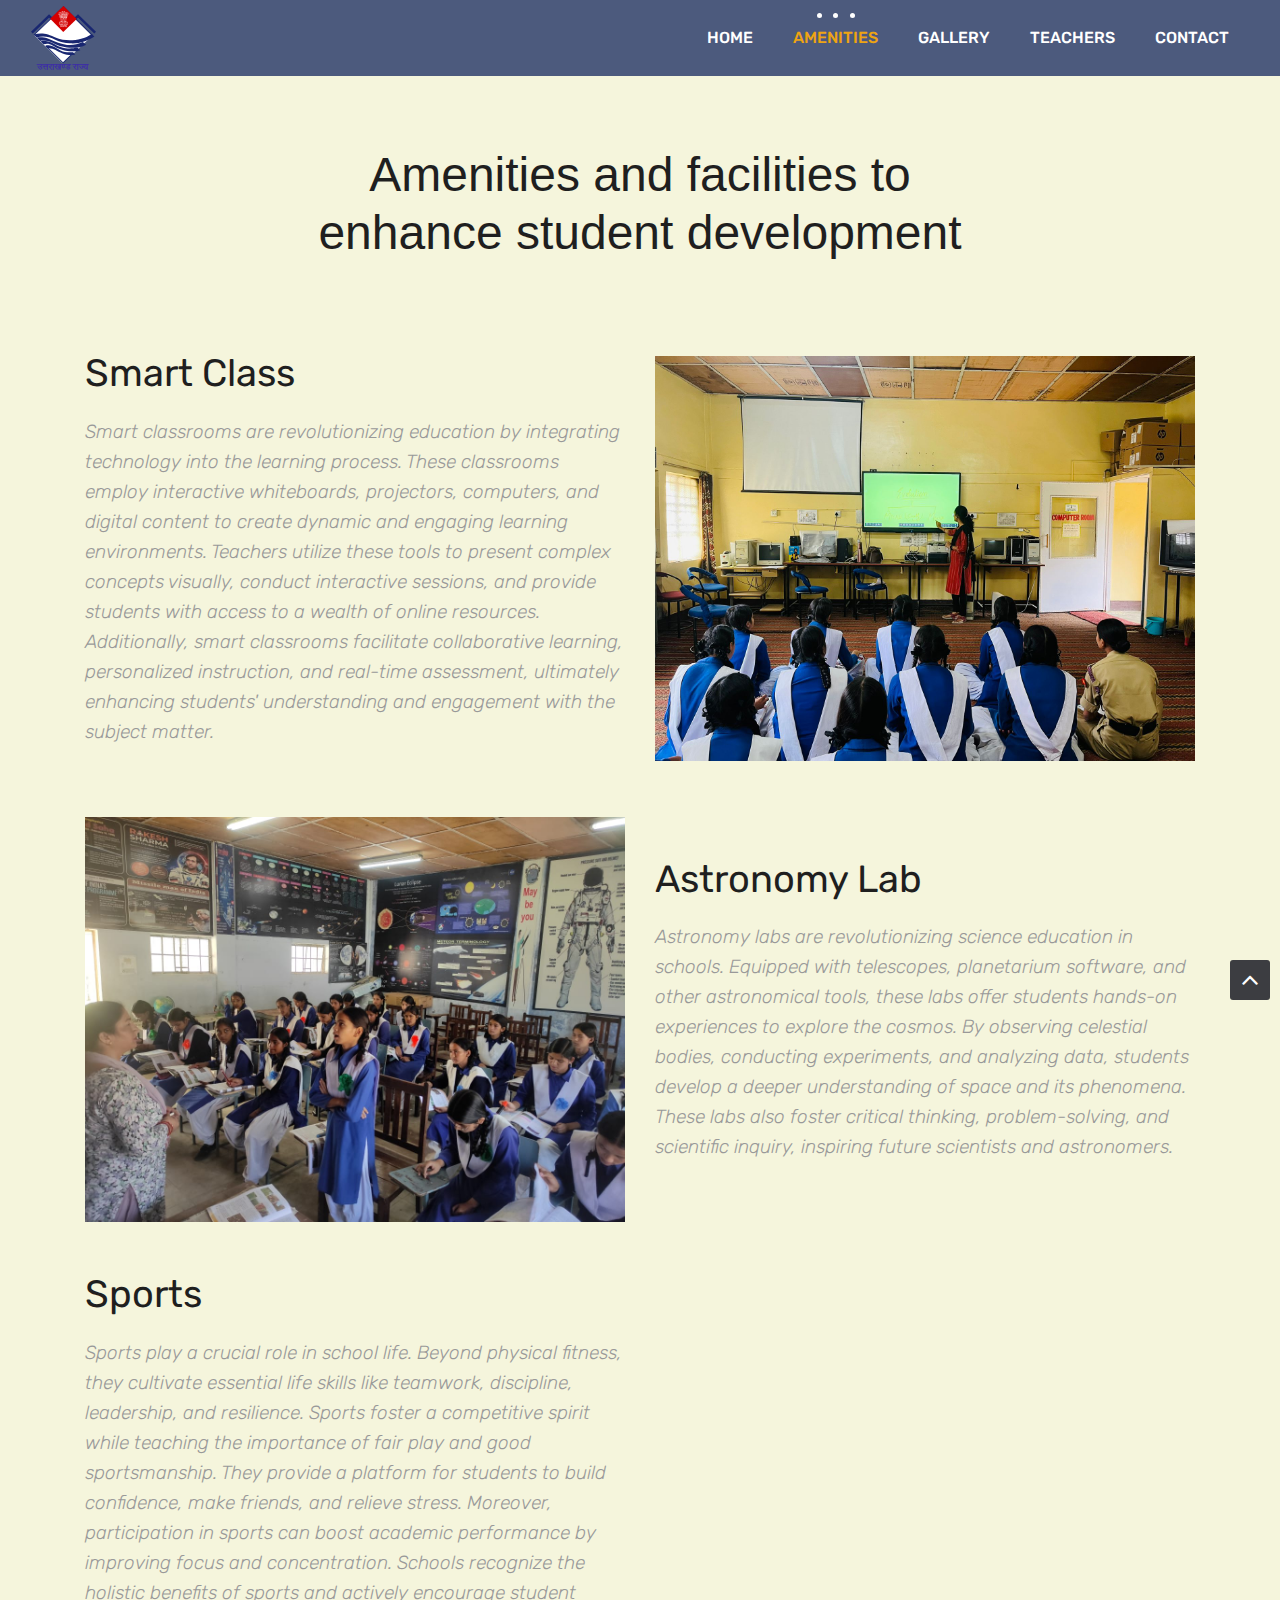
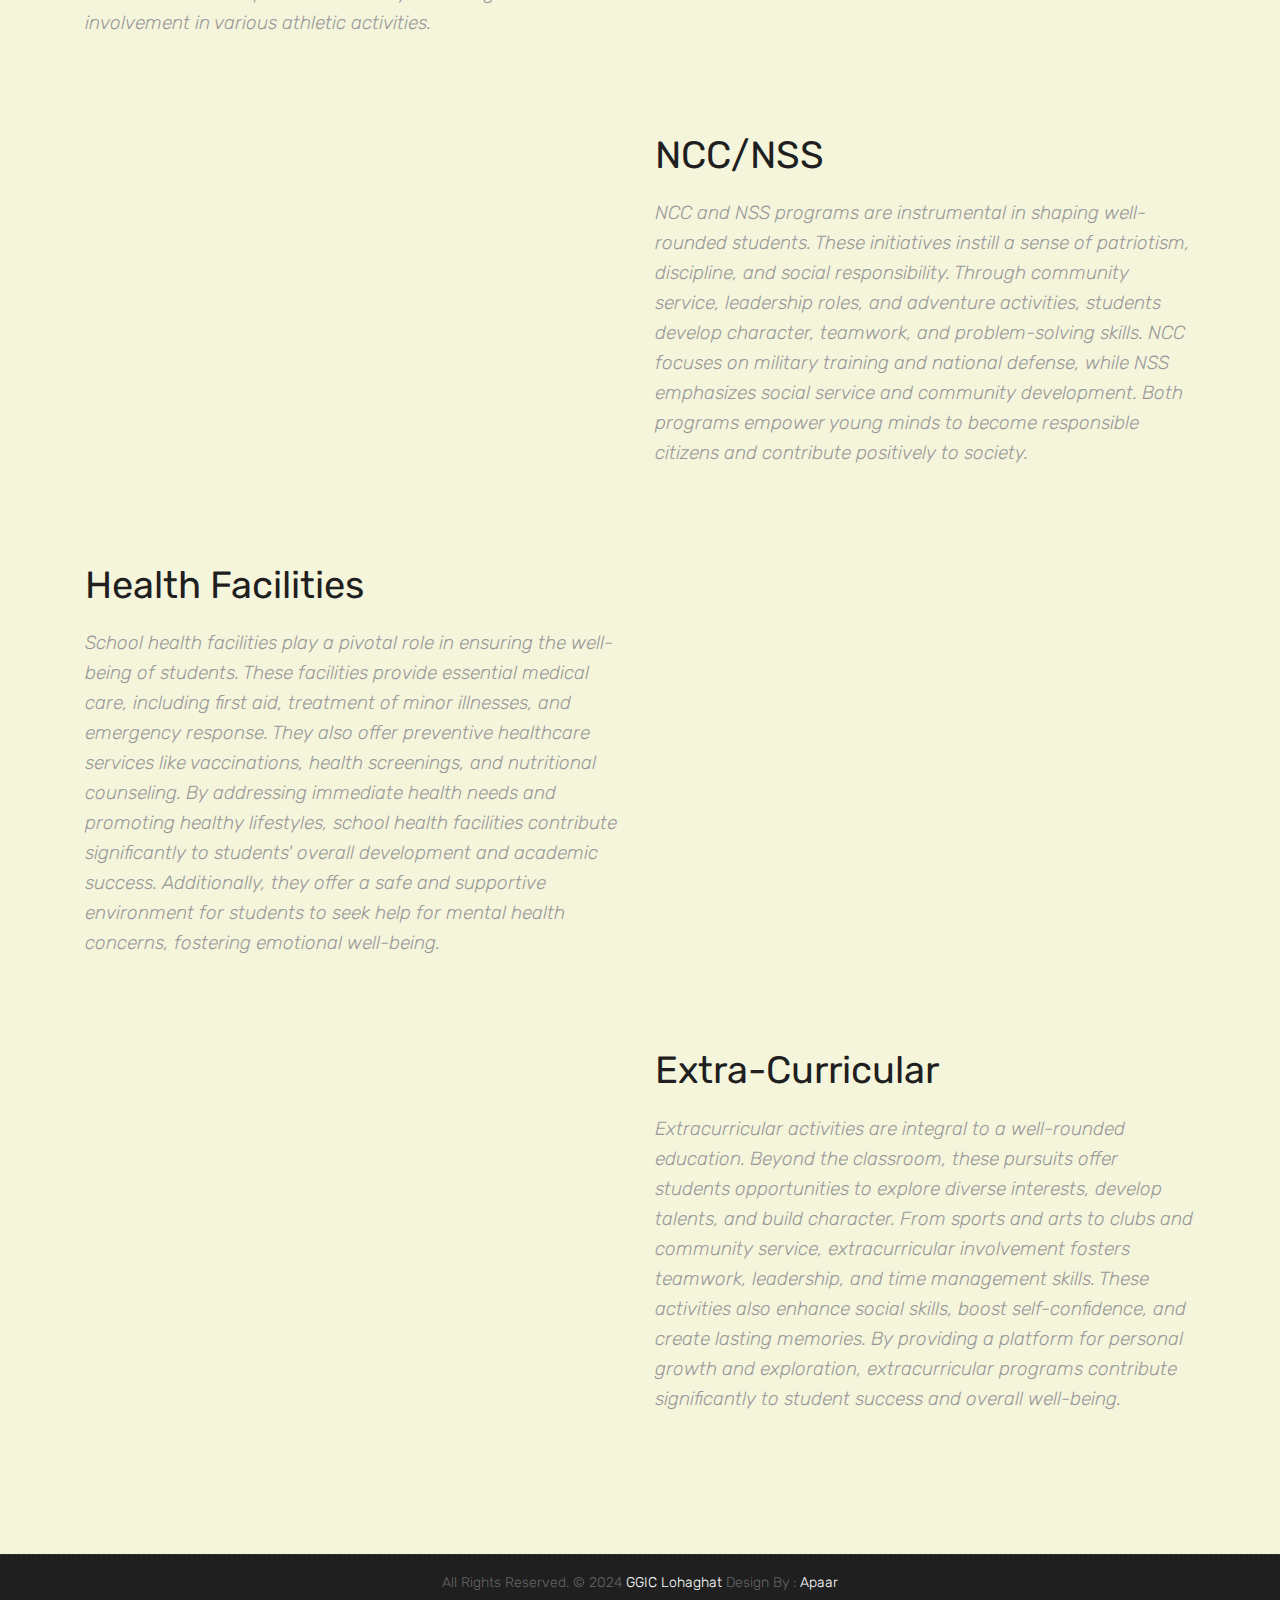
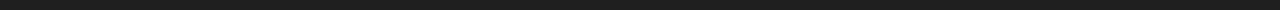
==== about.html @ 321bc643 "first commit" ====
<!DOCTYPE html>
<html lang="en">

    <!-- Basic -->
    <meta charset="utf-8">
    <meta http-equiv="X-UA-Compatible" content="IE=edge">   
   
    <!-- Mobile Metas -->
    <meta name="viewport" content="width=device-width, initial-scale=1">
 
     <!-- Site Metas -->
    <title>SmartEDU - Education Responsive HTML5 Template</title>  
    <meta name="keywords" content="">
    <meta name="description" content="">
    <meta name="author" content="">

    <!-- Site Icons -->
    <link rel="shortcut icon" href="images/favicon.ico" type="image/x-icon" />
    <link rel="apple-touch-icon" href="images/apple-touch-icon.png">

    <!-- Bootstrap CSS -->
    <link rel="stylesheet" href="css/bootstrap.min.css">
    <!-- Site CSS -->
    <link rel="stylesheet" href="style.css">
    <!-- ALL VERSION CSS -->
    <link rel="stylesheet" href="css/versions.css">
    <!-- Responsive CSS -->
    <link rel="stylesheet" href="css/responsive.css">
    <!-- Custom CSS -->
    <link rel="stylesheet" href="css/custom.css">

    <!-- Modernizer for Portfolio -->
    <script src="js/modernizer.js"></script>

    <!--[if lt IE 9]>
      <script src="https://oss.maxcdn.com/libs/html5shiv/3.7.0/html5shiv.js"></script>
      <script src="https://oss.maxcdn.com/libs/respond.js/1.4.2/respond.min.js"></script>
    <![endif]-->

</head>
<body class="host_version"> 

	<!-- Modal -->
	<div class="modal fade" id="login" tabindex="-1" role="dialog" aria-labelledby="myModalLabel">
	  <div class="modal-dialog modal-dialog-centered modal-lg" role="document">
		<div class="modal-content">
			<div class="modal-header tit-up">
				<button type="button" class="close" data-dismiss="modal" aria-hidden="true">&times;</button>
				<h4 class="modal-title">Customer Login</h4>
			</div>
			<div class="modal-body customer-box">
				<!-- Nav tabs -->
				<ul class="nav nav-tabs">
					<li><a class="active" href="#Login" data-toggle="tab">Login</a></li>
					<li><a href="#Registration" data-toggle="tab">Registration</a></li>
				</ul>
				<!-- Tab panes -->
				<div class="tab-content">
					<div class="tab-pane active" id="Login">
						<form role="form" class="form-horizontal">
							<div class="form-group">
								<div class="col-sm-12">
									<input class="form-control" id="email1" placeholder="Name" type="text">
								</div>
							</div>
							<div class="form-group">
								<div class="col-sm-12">
									<input class="form-control" id="exampleInputPassword1" placeholder="Email" type="email">
								</div>
							</div>
							<div class="row">
								<div class="col-sm-10">
									<button type="submit" class="btn btn-light btn-radius btn-brd grd1">
										Submit
									</button>
									<a class="for-pwd" href="javascript:;">Forgot your password?</a>
								</div>
							</div>
						</form>
					</div>
					<div class="tab-pane" id="Registration">
						<form role="form" class="form-horizontal">
							<div class="form-group">
								<div class="col-sm-12">
									<input class="form-control" placeholder="Name" type="text">
								</div>
							</div>
							<div class="form-group">
								<div class="col-sm-12">
									<input class="form-control" id="email" placeholder="Email" type="email">
								</div>
							</div>
							<div class="form-group">
								<div class="col-sm-12">
									<input class="form-control" id="mobile" placeholder="Mobile" type="email">
								</div>
							</div>
							<div class="form-group">
								<div class="col-sm-12">
									<input class="form-control" id="password" placeholder="Password" type="password">
								</div>
							</div>
							<div class="row">							
								<div class="col-sm-10">
									<button type="button" class="btn btn-light btn-radius btn-brd grd1">
										Save &amp; Continue
									</button>
									<button type="button" class="btn btn-light btn-radius btn-brd grd1">
										Cancel</button>
								</div>
							</div>
						</form>
					</div>
				</div>
			</div>
		</div>
	  </div>
	</div>

    <!-- LOADER -->
	<div id="preloader">
		<div class="loader-container">
			<div class="progress-br float shadow">
				<div class="progress__item"></div>
			</div>
		</div>
	</div>
	<!-- END LOADER -->	

    	<!-- Start header -->
	<header class="top-navbar">
		<nav class="navbar navbar-expand-lg navbar-light bg-light">
			<div class="container-fluid">
				<a class="navbar-brand" href="index.html">
					<img src="images/logo.svg" alt="" />
				</a>
				<button class="navbar-toggler" type="button" data-toggle="collapse" data-target="#navbars-host" aria-controls="navbars-rs-food" aria-expanded="false" aria-label="Toggle navigation">
					<span class="icon-bar"></span>
                    <span class="icon-bar"></span>
                    <span class="icon-bar"></span>
				</button>
				<div class="collapse navbar-collapse" id="navbars-host">
					<ul class="navbar-nav ml-auto">
						<li class="nav-item"><a class="nav-link" href="index.html">Home</a></li>
						<li class="nav-item active"><a class="nav-link" href="about.html">Amenities</a></li>
						<!-- <li class="nav-item dropdown">
							<a class="nav-link dropdown-toggle" href="#" id="dropdown-a" data-toggle="dropdown">Course </a>
							<div class="dropdown-menu" aria-labelledby="dropdown-a">
								<a class="dropdown-item" href="course-grid-2.html">Course Grid 2 </a>
								<a class="dropdown-item" href="course-grid-3.html">Course Grid 3 </a>
								<a class="dropdown-item" href="course-grid-4.html">Course Grid 4 </a>
							</div>
						</li> -->
						<!-- <li class="nav-item dropdown">
							<a class="nav-link dropdown-toggle" href="#" id="dropdown-a" data-toggle="dropdown">Blog </a>
							<div class="dropdown-menu" aria-labelledby="dropdown-a">
								<a class="dropdown-item" href="blog.html">Blog </a>
								<a class="dropdown-item" href="blog-single.html">Blog single </a>
							</div>
						</li> -->
						<li class="nav-item"><a class="nav-link" href="blog.html">Gallery</a></li>
						<li class="nav-item"><a class="nav-link" href="teachers.html">Teachers</a></li>
						<!-- <li class="nav-item"><a class="nav-link" href="pricing.html">Pricing</a></li> -->
						<li class="nav-item"><a class="nav-link" href="contact.html">Contact</a></li>
					</ul>
					<!-- <ul class="nav navbar-nav navbar-right">
                        <li><a class="hover-btn-new log orange" href="#" data-toggle="modal" data-target="#login"><span>Book Now</span></a></li>
                    </ul> -->
				</div>
			</div>
		</nav>
	</header>
	<!-- End header -->
	
	<!-- <div class="all-title-box">
		<div class="container text-center">
			<h1>About Us<span class="m_1">Lorem Ipsum dolroin gravida nibh vel velit.</span></h1>
		</div>
	</div> -->
	
    <div id="overviews" class="section lb" style="background-color: beige;">
        <div class="container">
            <div class="section-title row text-center">
                <div class="col-md-8 offset-md-2">
                    <!-- <h3>About</h3> -->
                    <h1 style="font-size: xxx-large; font-family:'Lucida Sans', 'Lucida Sans Regular', 'Lucida Grande', 'Lucida Sans Unicode', Geneva, Verdana, sans-serif;">Amenities and facilities to enhance student development</h1>
                </div>
            </div><!-- end title -->
        
            <div class="row align-items-center">
                <div class="col-xl-6 col-lg-6 col-md-12 col-sm-12 ">
                    <div class="message-box">
                        <h2>Smart Class</h2>
                        <p class="lead"> Smart classrooms are revolutionizing education by integrating technology into the learning process. These classrooms employ interactive whiteboards, projectors, computers, and digital content to create dynamic and engaging learning environments. Teachers utilize these tools to present complex concepts visually, conduct interactive sessions, and provide students with access to a wealth of online resources. Additionally, smart classrooms facilitate collaborative learning, personalized instruction, and real-time assessment, ultimately enhancing students' understanding and engagement with the subject matter. </p>
                    </div><!-- end messagebox -->
                </div><!-- end col -->
				
				<div class="col-xl-6 col-lg-6 col-md-12 col-sm-12">
                    <div class="post-media wow fadeIn">
                        <img src="images/smart_class.jpeg" alt="" class="img-fluid img-rounded">
                    </div><!-- end media -->
                </div><!-- end col -->
			</div>
			<div class="row align-items-center">
				<div class="col-xl-6 col-lg-6 col-md-12 col-sm-12">
                    <div class="post-media wow fadeIn">
                        <img src="images/geography_lab.jpeg" alt="" class="img-fluid img-rounded">
                    </div><!-- end media -->
                </div><!-- end col -->
				
				<div class="col-xl-6 col-lg-6 col-md-12 col-sm-12">
                    <div class="message-box">
                        <h2>Astronomy Lab</h2>
                        <p class="lead"> Astronomy labs are revolutionizing science education in schools. Equipped with telescopes, planetarium software, and other astronomical tools, these labs offer students hands-on experiences to explore the cosmos. By observing celestial bodies, conducting experiments, and analyzing data, students develop a deeper understanding of space and its phenomena. These labs also foster critical thinking, problem-solving, and scientific inquiry, inspiring future scientists and astronomers. </p>
                    </div><!-- end messagebox -->
                </div><!-- end col -->
				
            </div><!-- end row -->

            <div class="row align-items-center">
                <div class="col-xl-6 col-lg-6 col-md-12 col-sm-12">
                    <div class="message-box">
                        <h2>Sports</h2>
                        <p class="lead"> Sports play a crucial role in school life. Beyond physical fitness, they cultivate essential life skills like teamwork, discipline, leadership, and resilience. Sports foster a competitive spirit while teaching the importance of fair play and good sportsmanship. They provide a platform for students to build confidence, make friends, and relieve stress. Moreover, participation in sports can boost academic performance by improving focus and concentration. Schools recognize the holistic benefits of sports and actively encourage student involvement in various athletic activities. </p>
                    </div><!-- end messagebox -->
                </div><!-- end col -->
				
				<div class="col-xl-6 col-lg-6 col-md-12 col-sm-12">
                    <div class="post-media wow fadeIn">
                        <img src="images/sports.jpeg" alt="" class="img-fluid img-rounded">
                    </div><!-- end media -->
                </div><!-- end col -->
			</div>
			<div class="row align-items-center">
				<div class="col-xl-6 col-lg-6 col-md-12 col-sm-12">
                    <div class="post-media wow fadeIn">
                        <img src="images/ncc.jpeg" alt="" class="img-fluid img-rounded">
                    </div><!-- end media -->
                </div><!-- end col -->
				
				<div class="col-xl-6 col-lg-6 col-md-12 col-sm-12">
                    <div class="message-box">
                        <h2>NCC/NSS</h2>
                        <p class="lead">NCC and NSS programs are instrumental in shaping well-rounded students. These initiatives instill a sense of patriotism, discipline, and social responsibility. Through community service, leadership roles, and adventure activities, students develop character, teamwork, and problem-solving skills. NCC focuses on military training and national defense, while NSS emphasizes social service and community development. Both programs empower young minds to become responsible citizens and contribute positively to society.</p>
                    </div><!-- end messagebox -->
                </div><!-- end col -->
				
            </div><!-- end row -->

            <div class="row align-items-center">
                <div class="col-xl-6 col-lg-6 col-md-12 col-sm-12">
                    <div class="message-box">
                        <h2>Health Facilities</h2>
                        <p class="lead"> School health facilities play a pivotal role in ensuring the well-being of students. These facilities provide essential medical care, including first aid, treatment of minor illnesses, and emergency response. They also offer preventive healthcare services like vaccinations, health screenings, and nutritional counseling. By addressing immediate health needs and promoting healthy lifestyles, school health facilities contribute significantly to students' overall development and academic success. Additionally, they offer a safe and supportive environment for students to seek help for mental health concerns, fostering emotional well-being.</p>
                    </div><!-- end messagebox -->
                </div><!-- end col -->
				
				<div class="col-xl-6 col-lg-6 col-md-12 col-sm-12">
                    <div class="post-media wow fadeIn">
                        <img src="images/health.jpeg" alt="" class="img-fluid img-rounded">
                    </div><!-- end media -->
                </div><!-- end col -->
			</div>
			<div class="row align-items-center">
				<div class="col-xl-6 col-lg-6 col-md-12 col-sm-12">
                    <div class="post-media wow fadeIn">
                        <img src="images/embroidery.jpeg" alt="" class="img-fluid img-rounded">
                    </div><!-- end media -->
                </div><!-- end col -->
				
				<div class="col-xl-6 col-lg-6 col-md-12 col-sm-12">
                    <div class="message-box">
                        <h2>Extra-Curricular</h2>
                        <p class="lead"> Extracurricular activities are integral to a well-rounded education. Beyond the classroom, these pursuits offer students opportunities to explore diverse interests, develop talents, and build character. From sports and arts to clubs and community service, extracurricular involvement fosters teamwork, leadership, and time management skills. These activities also enhance social skills, boost self-confidence, and create lasting memories. By providing a platform for personal growth and exploration, extracurricular programs contribute significantly to student success and overall well-being.</p>
                    </div><!-- end messagebox -->
                </div><!-- end col -->
            </div><!-- end row -->
        </div><!-- end container -->
    </div><!-- end section -->
	
    <div class="copyrights">
        <div class="container">
            <div class="footer-distributed">
                <div class="footer-center">                   
                    <p class="footer-company-name">All Rights Reserved. &copy; 2024 <a href="#">GGIC Lohaghat</a> Design By : <a href="https://apaarkamal.webnode.com//">Apaar</a></p>
                </div>
            </div>
        </div><!-- end container -->
    </div> <!-- end copyrights -->

    <a href="#" id="scroll-to-top" class="dmtop global-radius"><i class="fa fa-angle-up"></i></a>

    <!-- ALL JS FILES -->
    <script src="js/all.js"></script>
    <!-- ALL PLUGINS -->
    <script src="js/custom.js"></script>

</body>
</html>
---- style.css ----
/*------------------------------------------------------------------
    IMPORT FONTS
-------------------------------------------------------------------*/

@import url('https://fonts.googleapis.com/css?family=Rubik:300,300i,400,400i,500,500i,700,700i,900,900i');

/*------------------------------------------------------------------
    IMPORT FILES
-------------------------------------------------------------------*/

@import url(css/animate.css);
@import url(css/animate.min.css);
@import url(css/bootstrap-touch-slider.css);
@import url(css/flaticon.css);
@import url(css/timeline.min.css);
@import url(css/prettyPhoto.css);
@import url(css/owl.carousel.css);
@import url(css/font-awesome.min.css);

/*------------------------------------------------------------------
    SKELETON
-------------------------------------------------------------------*/

body {
    color: #333333;
    font-size: 14px;
    font-family: 'Rubik', sans-serif;
    line-height: 1.80857;
}

body.demos .section {
    background: url(images/bg.png) repeat top center #f2f3f5;
}

body.demos .section-title img {
    max-width: 280px;
    display: block;
    margin: 10px auto;
}

body.demos .service-widget h3 {
    border-bottom: 1px solid #ededed;
    font-size: 18px;
    padding: 20px 0;
    background-color: #ffffff;
}

body.demos .service-widget {
    margin: 0 0 30px;
    padding: 30px;
    background-color: #fff
}

body.demos .container-fluid {
    max-width: 1080px
}

html, body{
	height: 100%;
}


a {
    color: #1f1f1f;
    text-decoration: none !important;
    outline: none !important;
    -webkit-transition: all .3s ease-in-out;
    -moz-transition: all .3s ease-in-out;
    -ms-transition: all .3s ease-in-out;
    -o-transition: all .3s ease-in-out;
    transition: all .3s ease-in-out;
}

h1,
h2,
h3,
h4,
h5,
h6 {
    letter-spacing: 0;
    font-weight: normal;
    position: relative;
    padding: 0 0 10px 0;
    font-weight: normal;
    line-height: 120% !important;
    color: #1f1f1f;
    margin: 0
}

h1 {
    font-size: 24px
}

h2 {
    font-size: 22px
}

h3 {
    font-size: 18px
}

h4 {
    font-size: 16px
}

h5 {
    font-size: 14px
}

h6 {
    font-size: 13px
}

h1 a,
h2 a,
h3 a,
h4 a,
h5 a,
h6 a {
    color: #212121;
    text-decoration: none!important;
    opacity: 1
}

h1 a:hover,
h2 a:hover,
h3 a:hover,
h4 a:hover,
h5 a:hover,
h6 a:hover {
    opacity: .8
}

a {
    color: #1f1f1f;
    text-decoration: none;
    outline: none;
}

a,
.btn {
    text-decoration: none !important;
    outline: none !important;
    -webkit-transition: all .3s ease-in-out;
    -moz-transition: all .3s ease-in-out;
    -ms-transition: all .3s ease-in-out;
    -o-transition: all .3s ease-in-out;
    transition: all .3s ease-in-out;
}

.btn-custom {
    margin-top: 20px;
    background-color: transparent !important;
    border: 2px solid #ddd;
    padding: 12px 40px;
    font-size: 16px;
}

.lead {
    font-size: 18px;
    line-height: 30px;
    color: #767676;
    margin: 0;
    padding: 0;
}

blockquote {
    margin: 20px 0 20px;
    padding: 30px;
}


/*------------------------------------------------------------------
    WP CORE
-------------------------------------------------------------------*/

.first {
    clear: both
}

.last {
    margin-right: 0
}

.alignnone {
    margin: 5px 20px 20px 0;
}

.aligncenter,
div.aligncenter {
    display: block;
    margin: 5px auto 5px auto;
}

.alignright {
    float: right;
    margin: 10px 0 20px 20px;
}

.alignleft {
    float: left;
    margin: 10px 20px 20px 0;
}

a img.alignright {
    float: right;
    margin: 10px 0 20px 20px;
}

a img.alignnone {
    margin: 10px 20px 20px 0;
}

a img.alignleft {
    float: left;
    margin: 10px 20px 20px 0;
}

a img.aligncenter {
    display: block;
    margin-left: auto;
    margin-right: auto
}

.wp-caption {
    background: #fff;
    border: 1px solid #f0f0f0;
    max-width: 96%;
    /* Image does not overflow the content area */
    padding: 5px 3px 10px;
    text-align: center;
}

.wp-caption.alignnone {
    margin: 5px 20px 20px 0;
}

.wp-caption.alignleft {
    margin: 5px 20px 20px 0;
}

.wp-caption.alignright {
    margin: 5px 0 20px 20px;
}

.wp-caption img {
    border: 0 none;
    height: auto;
    margin: 0;
    max-width: 98.5%;
    padding: 0;
    width: auto;
}

.wp-caption p.wp-caption-text {
    font-size: 11px;
    line-height: 17px;
    margin: 0;
    padding: 0 4px 5px;
}


/* Text meant only for screen readers. */

.screen-reader-text {
    clip: rect(1px, 1px, 1px, 1px);
    position: absolute !important;
    height: 1px;
    width: 1px;
    overflow: hidden;
}

.screen-reader-text:focus {
    background-color: #f1f1f1;
    border-radius: 3px;
    box-shadow: 0 0 2px 2px rgba(0, 0, 0, 0.6);
    clip: auto !important;
    color: #21759b;
    display: block;
    font-size: 14px;
    font-size: 0.875rem;
    font-weight: bold;
    height: auto;
    left: 5px;
    line-height: normal;
    padding: 15px 23px 14px;
    text-decoration: none;
    top: 5px;
    width: auto;
    z-index: 100000;
    /* Above WP toolbar. */
}

/*------------------------------------------------------------------
    LOADER
-------------------------------------------------------------------*/

.loader-container {
  position: absolute;
  top: 0;
  left: 0;
  width: 100%;
  height: 100%;
  z-index:8888;
}
.loader-container:before {
  content: '';
  position: absolute;
  top: 0;
  left: 0;
  width: 100%;
  height: 50%;
  background: #eea412;
  z-index: -1;
  transition: top 1.2s linear 3.1s;
}
.loader-container:after {
  content: '';
  position: absolute;
  bottom: 0;
  left: 0;
  width: 100%;
  height: 50%;
  background: #eea412;
  z-index: -1;
  transition: bottom 1.2s linear 3.1s;
}
.loader-container.done:before {
  top: -50%;
}
.loader-container.done:after {
  bottom: -50%;
}

.progress-br {
  position: absolute;
  top: 50%;
  left: 50%;
  transform: translateX(-50%) translateY(-50%);
  transform-origin: center;
}
.progress-br .progress__item {
  text-align: center;
  width: 100px;
  height: 100px;
  line-height: 100px;
  border: 2px solid #fff;
  border-radius: 50%;
}
.progress-br .progress__item:before {
  content: '';
  position: absolute;
  top: 0;
  left: 50%;
  margin-top: -3px;
  margin-left: 0px;
  width: 50px;
  height: 50px;
  border-top: solid 10px #fff;
  border-right: solid 10px #fff;
  border-top-right-radius: 100%;
  transform-origin: left bottom;
  -webkit-animation: spin 3s linear infinite;
}
.progress-br.float .progress__item:before {
  border-top-width: 50px;
  margin-top: 0px;
  height: 50px;
}

.progress-br.float.shadow:before {
  border-top-width: 50px;
  margin-top: -50px;
  height: 50px;
}
.progress-br.shadow:before {
  content: '';
  position: absolute;
  top: 50%;
  left: 50%;
  margin: -50px 0 0 50px;
  width: 50px;
  height: 50px;
  border-top: solid 10px #6e912d;
  border-right: solid 10px #6e912d;
  border-top-right-radius: 100%;
  z-index: -1;
  transform-origin: left bottom;
  -webkit-animation: spin 3s linear infinite;
}
.progress-br.shadow:after {
  content: '';
  position: absolute;
  top: 50%;
  left: 50%;
  width: 100px;
  height: 100px;
  color: #6e912d;
  text-align: center;
  line-height: 100px;
  border: 2px solid #6e912d;
  border-radius: 50%;
  margin: -50px 0 0 -0px;
  z-index: -1;
  transform-origin: center;
}
.progress-br.done .progress__item {
  opacity: 0;
  -webkit-animation: done 3.1s;
  transition: opacity 0.3s linear 3.1s;
}
.progress-br.done .progress__item:before {
  display: none;
}
.progress-br.done:before {
  display: none;
}
.progress-br.done:after {
  opacity: 0;
  -webkit-animation: done 3.1s;
  transition: opacity 0.15s linear 3.1s;
}

@-webkit-keyframes done {
  10% {
    transform: scale(1.1);
  }
  20% {
    transform: scale(0.9);
  }
  30% {
    transform: scale(1.07);
  }
  40% {
    transform: scale(0.93);
  }
  50% {
    transform: scale(1.04);
  }
  60% {
    transform: scale(0.97);
  }
  80% {
    transform: scale(1.01);
  }
  90% {
    transform: scale(0.99);
  }
  100% {
    transform: scale(1);
  }
}
@-webkit-keyframes spin {
  100% {
    -webkit-transform: rotate(360deg);
  }
}

.shadow{
	box-shadow: none !important;
}

/*------------------------------------------------------------------
    HEADER
-------------------------------------------------------------------*/


.top-navbar .bg-light{
	background: #4c5a7d !important;
}

.top-navbar .navbar-light .navbar-nav .nav-link{
	color: #ffffff;
	font-size: 16px;
	font-weight: 500;
}

.top-navbar .navbar-light .navbar-nav .nav-item{
	position: relative;
	display: inline-block;
	padding: 15px 0px;
	margin: 0px 20px;
}
.top-navbar .navbar-light .navbar-nav .nav-item .nav-link{
	padding: 6px 0px;
	position: relative;
	display: block;
	line-height: 30px;
	letter-spacing: 0px;
	text-transform: uppercase;
}

.top-navbar .navbar-light .navbar-nav .nav-item::after {
    position: absolute;
    content: '';
    left: 50%;
    bottom: auto;
    top: 11px;
    width: 5px;
	height: 5px;
    opacity: 0;
    margin-left: -3px;
    background-color: #ffffff;
	border-radius: 50px;
    -webkit-transform: translateY(0px);
    transform: translateY(0px);
    transition: all 900ms ease;
    -webkit-transition: all 900ms ease;
    -ms-transition: all 900ms ease;
    -o-transition: all 900ms ease;
    -moz-transition: all 900ms ease;
}

.top-navbar .navbar-light .navbar-nav .nav-item .nav-link::before {
    position: absolute;
    content: '';
    left: 0%;
    bottom: auto;
    top: -4px;
    width: 5px;
	height: 5px;
	border-radius: 50px;
    opacity: 0;
    margin-left: -10px;
    background-color: #ffffff;
    -webkit-transform: translateY(0px);
    transform: translateY(0px);
    transition: all 900ms ease;
    -webkit-transition: all 900ms ease;
    -ms-transition: all 900ms ease;
    -o-transition: all 900ms ease;
    -moz-transition: all 900ms ease;
}

.top-navbar .navbar-light .navbar-nav .nav-item .nav-link::after {
    position: absolute;
    content: '';
    right: 0%;
    left: auto;
    bottom: auto;
    top: -4px;
    width: 5px;
	height: 5px;
	border-radius: 50px;
	border: none !important;
    opacity: 0;
    margin-right: -11px;
    background-color: #ffffff;
    transition: all 900ms ease;
    -webkit-transition: all 900ms ease;
    -ms-transition: all 900ms ease;
    -o-transition: all 900ms ease;
    -moz-transition: all 900ms ease;
}

.top-navbar .navbar-light .navbar-nav .nav-item.active::after{
	opacity: 1;
}

.top-navbar .navbar-light .navbar-nav .nav-item.active .nav-link::before {
	opacity: 1;
	left: 40%;
}
.top-navbar .navbar-light .navbar-nav .nav-item.active .nav-link{
	color: #eea412;
}
.top-navbar .navbar-light .navbar-nav .nav-item.active .nav-link::after{
	opacity: 1;
	right: 40%;
}

.top-navbar .navbar-light .navbar-nav .nav-item:hover::after{
	opacity: 1;
}

.top-navbar .navbar-light .navbar-nav .nav-item .nav-link:hover::before{
	opacity: 1;
	left: 40%;
}
.top-navbar .navbar-light .navbar-nav .nav-item .nav-link:hover{
	color: #eea412;
}
.top-navbar .navbar-light .navbar-nav .nav-item .nav-link:hover::after{
	opacity: 1;
	right: 40%;
}

.dropdown:hover>.dropdown-menu {
  display: block;
}

.dropdown>.dropdown-toggle:active {
    pointer-events: none;
}

.dropdown:hover>.dropdown-menu .dropdown-item{
	padding-left: 10px;
}


.top-navbar.fixed-menu .bg-light {
    position: fixed;
    top: 0;
    width: 100%;
    z-index: 9999;
    visibility: visible;
    transform: translate(0,0) scale(1);
    transition: .3s;
}

.top-navbar .bg-light {
    padding-top: 0px;
    padding-bottom: 0px;
    box-shadow: 0 0 18px 0 rgba(0,0,0,.12);
}

.top-navbar .navbar-light .navbar-nav li .dropdown-menu {
    box-shadow: 0 2px 12px 0 rgba(0,0,0,.12);
    border: none;
    border-radius: 0px;
    margin: 0px;
	padding: 10px;
}

.top-navbar .navbar-light .navbar-nav li .dropdown-menu a:hover{
	background: #eea412;
	color: #ffffff;
}

.navbar-right li a{
	position: relative;
	font-size: 18px;
	display: inline-block;
}
.navbar-right li a,
.navbar-right li a.hover-btn-new::after {
	-webkit-transition: all 0.3s;
	-moz-transition: all 0.3s;
	-o-transition: all 0.3s;
	transition: all 0.3s;
}

.navbar-right li a.hover-btn-new::before,
.navbar-right li a.hover-btn-new::after {
  background: #eea412;
  content: '';
  position: absolute;
  z-index: 1;
}

.navbar-right li a.hover-btn-new:hover span {
  color: #ffffff;
}
.navbar-right li a.hover-btn-new::before {
  height: 100%;
  left: 0;
  top: 0;
  width: 100%;
}
.navbar-right li a.hover-btn-new::after {
  background: #ffffff !important;
  height: 100%;
  left: 0;
  top: 0;
  width: 100%;
}
.navbar-right li a.hover-btn-new span{
	position: relative;
	z-index: 2;
	color: #333333;
}
.navbar-right li a.hover-btn-new:hover:after {
  height: 0;
  left: 50%;
  top: 50%;
  width: 0;
}


.navbar-toggler{
	background: #ffffff;
	border-radius: 0px;
	padding: 10px 10px;
}

.navbar-toggler .icon-bar {
    display: block;
    width: 22px;
    height: 2px;
    border-radius: 1px;
	background: #333333;
}
.navbar-toggler .icon-bar + .icon-bar {
    margin-top: 4px;
}

.navbar-toggler:hover{
	background: #eea412;
}

.navbar-toggler:hover .icon-bar{
	background: #ffffff;
}


.box-slider{
	height: 100%;
}


.box-slider .carousel-control-prev{
	border-radius: 2px;
	background: #eea412;
	position: absolute;
	left: 0px;
	font-size: 38px;
	top: 40%;
	width: 60px;
	height: 60px;
	line-height: 20px;
	opacity: 1;
}
.box-slider .carousel-control-next{
	border-radius: 2px;
	background: #eea412;
	position: absolute;
	right: 0px;
	font-size: 38px;
	top: 40%;
	width: 60px;
	height: 60px;
	line-height: 20px;
	opacity: 1;
}

.first-section .big-tagline a{
	background: none;
	position: relative;
	display: inline-block;
	font-size: 18px;
	color: #333333;
	font-weight: 500;
}


.big-tagline a,
.big-tagline a.hover-btn-new::after {
	-webkit-transition: all 0.3s;
	-moz-transition: all 0.3s;
	-o-transition: all 0.3s;
	transition: all 0.3s;
}

.big-tagline a.hover-btn-new::before,
.big-tagline a.hover-btn-new::after {
  background: #fff;
  content: '';
  position: absolute;
  z-index: 1;
}

.big-tagline a.hover-btn-new:hover span {
  color: #eea412;
}

.hover-btn-new::before {
  height: 100%;
  left: 0;
  top: 0;
  width: 100%;
}

.hover-btn-new::after {
  background: #eea412 !important;
  height: 100%;
  left: 0;
  top: 0;
  width: 100%;
}
.hover-btn-new span{
	position: relative;
	z-index: 2;
}

.hover-btn-new:hover:after {
  height: 0;
  left: 50%;
  top: 50%;
  width: 0;
}


.first-section .big-tagline a:hover{
	color: #333333;
}
.box-slider .carousel-inner{
	height: 100%;
}
.box-slider .carousel-item{
	height: 100%;
	width: 100%;
}



/*------------------------------------------------------------------
    SECTIONS
-------------------------------------------------------------------*/

.dbcolor{
	background: #eea412;
}

.parallax {
    background-attachment: fixed;
    background-size: cover;
    padding: 120px 0;
    position: relative;
    width: 100%;
}

.parallax.parallax-off {
    background-attachment: fixed !important;
    display: block;
    overflow: hidden;
    position: relative;
    background-position: center center;
    vertical-align: sub;
    width: 100%;
    z-index: 2;
}

.no-scroll-xy {
    overflow: hidden !important;
    -webkit-transition: all .4s ease-in-out;
    -moz-transition: all .4s ease-in-out;
    -ms-transition: all .4s ease-in-out;
    -o-transition: all .4s ease-in-out;
    transition: all .4s ease-in-out;
}

.section {
    display: block;
    position: relative;
    overflow: hidden;
    padding: 70px 0;
}

.noover {
    overflow: visible;
}

.noover .btn-dark {
    border: 0 !important;
}

.nopad {
    padding: 0;
}

.nopadtop {
    padding-top: 0;
}

.section.wb {
    background-color: #ffffff;
}

.section.lb {
    background-color: #f2f3f5;
}

.section.db {
    background-color: #1f1f1f;
}

.section.color1 {
    background-color: #448AFF;
}
.section.cl {
	background-color: #2d3032;
}

.hover-btn-new{
	color: #ffffff;
	display: inline-block;
	font-weight: 400;
	line-height: 46px;
	padding: 0 17px;
	text-transform: uppercase;
	position: relative;
	border: 2px solid #fff;
	font-size: 14px;
	-webkit-transition: all 0.3s ease-in-out;
	-moz-transition: all 0.3s ease-in-out;
	-ms-transition: all 0.3s ease-in-out;
	-o-transition: all 0.3s ease-in-out;
	transition: all 0.3s ease-in-out;
	border-radius: 2px;
}

.orange{
	border-color: #eea412;
}

.first-section {
    position: relative;
    overflow: hidden;
    height: 100%;	
	vertical-align: middle;
}

.first-section::before {
    content: "";
    position: absolute;
    height: 100%;
    width: 100%;
	top: 0px;
	left: 0px;
    display: block;
    background: rgba(0,0,0,0.2);
}

.first-section h2 {
    color: #ffffff;
    font-size: 68px;
    font-weight: 300;
    text-transform: capitalize;
    display: block;
    margin: 0;
    padding: 0 0 30px;
    position: relative;
}

.first-section h2 strong{
	color: #eea412;
}

.first-section .lead {
    font-size: 21px;
    font-weight: 300;
    padding: 0 0 40px;
    margin: 0;
    line-height: inherit;
    color: #ffffff;
}

.macbookright {
    width: 980px;
    position: absolute;
    right: -15%;
    bottom: -6%;
}

.section-title {
    display: block;
    position: relative;
    margin-bottom: 60px;
}

.section-title p {
    color: #999;
    font-weight: 400;
    font-size: 18px;
    line-height: 33px;
    margin: 0;
}

.section-title h3 {
    font-size: 42px;
    font-weight: 500;
    line-height: 62px;
    margin: 0 0 25px;
    padding: 0;
    text-transform: none;
}

.section.colorsection p,
.section.colorsection h3,
.section.db h3 {
    color: #ffffff;
}


.box-slider .first-section{
	display: table;
	position: relative;
	width: 100%;
}
.dtab{
	display: table-cell;
	vertical-align: middle;
}


.page-section{
	padding: 70px 0px; 
}

.customwidget a{
	position: relative;
	padding: 13px 40px;
	font-size: 18px;
	display: inline-block;
}


.customwidget a,
.customwidget a.hover-btn-new::after {
	-webkit-transition: all 0.3s;
	-moz-transition: all 0.3s;
	-o-transition: all 0.3s;
	transition: all 0.3s;
}

.customwidget a.hover-btn-new::before,
.customwidget a.hover-btn-new::after {
  background: #9dc15b;
  content: '';
  position: absolute;
  z-index: 1;
}

.customwidget a.hover-btn-new:hover span {
  color: #333333;
}
.customwidget a.hover-btn-new::before {
  height: 100%;
  left: 0;
  top: 0;
  width: 100%;
}
.customwidget a.hover-btn-new::after {
  background: #333333 !important;
  height: 100%;
  left: 0;
  top: 0;
  width: 100%;
}
.customwidget a.hover-btn-new span{
	position: relative;
	z-index: 2;
	color: #fff;
}
.customwidget a.hover-btn-new:hover:after {
	height: 0;
	left: 50%;
	top: 50%;
	width: 0;
}
.message-box a{
	position: relative;
	font-size: 18px;
	display: inline-block;
}
.message-box a,
.message-box a.hover-btn-new::after {
	-webkit-transition: all 0.3s;
	-moz-transition: all 0.3s;
	-o-transition: all 0.3s;
	transition: all 0.3s;
}
.message-box a.hover-btn-new::before,
.message-box a.hover-btn-new::after {
	background: #eea412;
	content: '';
	position: absolute;
	z-index: 1;
}

.message-box a.hover-btn-new:hover span {
  color: #333333;
}
.message-box a.hover-btn-new::before {
  height: 100%;
  left: 0;
  top: 0;
  width: 100%;
}
.message-box a.hover-btn-new::after {
  background: #333333 !important;
  height: 100%;
  left: 0;
  top: 0;
  width: 100%;
}
.message-box a.hover-btn-new span{
	position: relative;
	z-index: 2;
	color: #fff;
}
.message-box a.hover-btn-new:hover:after {
  height: 0;
  left: 50%;
  top: 50%;
  width: 0;
}


.customwidget{
	margin-top: 30px;
}

.hmv-box{
	padding: 60px 0px; 
}
.inner-hmv{
	padding: 15px;
	box-shadow: 0 0px 10px rgba(0,0,0,.1);
	position: relative;
	overflow: hidden;
}
.icon-box-hmv{
	width: 100px;
	height: 100px;
	line-height: 100px;
	text-align: center;
	border: 3px solid #4babb1;
	border-radius: 6px;
	margin-bottom: 20px;
	-webkit-transition: all 0.3s;
	-moz-transition: all 0.3s;
	-o-transition: all 0.3s;
	transition: all 0.3s;
}
.icon-box-hmv i{
	font-size: 60px;
	color: #eea412;
}
.inner-hmv h3{
	font-size: 28px;
	color: #212121;
    font-weight: 500;
	margin-bottom: 20px;
	padding: 0px;
	-webkit-transition: all 0.3s;
	-moz-transition: all 0.3s;
	-o-transition: all 0.3s;
	transition: all 0.3s;
}
.inner-hmv p{
	margin: 0px;
}

.inner-hmv:hover .icon-box-hmv{
	border: 3px solid #eea412;
}
.inner-hmv:hover .icon-box-hmv i{
	color: #4babb1;
}
.inner-hmv:hover h3{
	color: #eea412;
}
.tr-pa{
	font-size: 170px;
	color: #fbfbfb;
    position: absolute;
    top: -20px;
    right: -10px;
    line-height: 125px;
	font-weight: 700;
	opacity: 0;
	-webkit-transition: all 0.3s;
	-moz-transition: all 0.3s;
	-o-transition: all 0.3s;
	transition: all 0.3s;
}
.inner-hmv:hover .tr-pa{
	opacity: 1;
	-webkit-transition: all 0.3s;
	-moz-transition: all 0.3s;
	-o-transition: all 0.3s;
	transition: all 0.3s;
}


/*------------------------------------------------------------------
    PORTFOLIO
-------------------------------------------------------------------*/

.item-h2,
.item-h1 {
    height: 100% !important;
    height: auto !important;
}

.isotope-item {
    z-index: 2;
    padding: 0;
}

.isotope-hidden.isotope-item {
    pointer-events: none;
    z-index: 1;
}

.isotope,
.isotope .isotope-item {
    /* change duration value to whatever you like */
    -webkit-transition-duration: 0.8s;
    -moz-transition-duration: 0.8s;
    transition-duration: 0.8s;
}

.isotope {
    -webkit-transition-property: height, width;
    -moz-transition-property: height, width;
    transition-property: height, width;
}

.isotope .isotope-item {
    -webkit-transition-property: -webkit-transform, opacity;
    -moz-transition-property: -moz-transform, opacity;
    transition-property: transform, opacity;
}

.portfolio-filter ul {
    padding: 0;
    z-index: 2;
    display: block;
    position: relative;
    margin: 0;
}

.portfolio-filter ul li {
    border-radius: 0;
    display: inline-block;
    margin: 0 5px 0 0;
    text-decoration: none;
    text-transform: uppercase;
    vertical-align: middle;
}

.portfolio-filter ul li:last-child:after {
    content: "";
}

.portfolio-filter ul li .btn-dark {
    box-shadow: none;
    background-color: transparent;
    border: 1px solid #e6e7e6 !important;
    color: #1f1f1f;
    font-weight: 400;
    font-size: 13px;
    padding: 10px 30px;
}

.da-thumbs {
    list-style: none;
    position: relative;
    padding: 0;
}

.da-thumbs .pitem {
    margin: 0;
    padding: 15px;
    position: relative;
}

.da-thumbs .pitem a,
.da-thumbs .pitem a img {
    display: block;
    position: relative;
}

.da-thumbs .pitem a {
    overflow: hidden;
}

.da-thumbs .pitem a div {
    position: absolute;
    background-color: rgba(0, 0, 0, 0.8);
    width: 100%;
    height: 100%;
}

.da-thumbs .pitem a div h3 {
    display: block;
    color: #ffffff;
    font-size: 20px;
    padding: 30px 15px;
    text-transform: capitalize;
    font-weight: normal;
}

.da-thumbs .pitem a div h3 small {
    display: block;
    color: #ffffff;
    margin-top: 5px;
    font-size: 13px;
    font-weight: 300;
}

.da-thumbs .pitem a div i {
    background-color: #1f1f1f;
    position: absolute;
    color: #ffffff !important;
    bottom: 0;
    font-size: 15px;
    z-index: 12;
    right: 0;
    width: 40px;
    height: 40px;
    line-height: 40px;
    text-align: center;
}


/*------------------------------------------------------------------
    TESTIMONIALS
-------------------------------------------------------------------*/

.logos img {
    margin: auto;
    display: block;
    text-align: center;
    width: 100%;
    opacity: 0.3;
}

.logos img:hover {
    opacity: 1;
}

.desc h3 i {
    color: #eea412;
    font-size: 37px;
    vertical-align: middle;
    margin-right: 12px;
}

.desc {
    padding: 30px;
    position: relative;
    background: #000;
    border: none;
	border-radius: 2px;
}

.testi-meta {
    display: block;
    margin-top: 20px;
	margin-bottom: 20px;
}

.testi-meta img{
	display: inline-block !important; 
}
#testimonials{
	position: relative;
}
#testimonials:before{
	background: rgba(0,0,0,0.8);
	content: "";
	position: absolute;
	top: 0px;
	left: 0px;
	width: 100%;
	height: 100%;
}
.testimonial h4 {
    font-size: 18px;
    color: #ffffff;
    padding: 13px 0 0;
}

.testimonial img {
    max-width: 55px;
}

.testimonial small {
    margin-top: 7px;
    font-size: 16px;
    display: block;
}

.testimonial {
    background-color: transparent;
	max-width: 550px;
	width: 100%;
	margin: 0 auto;
	text-align: center;
}

.testimonial h3 {
    padding: 0 0 10px;
    font-size: 20px;
    font-weight: 600;
}

.testimonial small,
.testimonial .lead {
    background-color: transparent;
    color: #aaa;
    display: block;
    font-size: 16px;
    font-style: normal;
    line-height: 30px;
    margin: 0;
    padding: 0;
    position: relative;
}

.testimonial p:after {
    display: none;
}

.testi-carousel.owl-carousel .owl-item.active.center .testimonial{
	-webkit-transform: scale(1.1);
	-ms-transform: scale(1.1);
	transform: scale(1.1);
	-webkit-transition: all 0.3s ease;
	-o-transition: all 0.3s ease;
	transition: all 0.3s ease;
}




/*------------------------------------------------------------------
    PRICING TABLES
-------------------------------------------------------------------*/

.pricing-table {
    margin: 0px;
    background: #fff;
    box-shadow: 0 5px 14px rgba(0, 0, 0, 0.1);
	border-radius: 2px;
}

.pricing-table i {
    width: 30px;
    color: #c2c2c2;
    display: inline-block;
    margin-right: 10px;
    padding-right: 5px;
    border-right: 1px solid #ececec;
}

.pricing-table .btn-dark {
    padding: 10px 24px;
    font-size: 15px;
}

.pricing-table strong {
    font-weight: 600;
    margin-right: 6px;
    color: #1f1f1f;
}

.pricing-table-header {
    padding: 30px 0 25px 0;
    background: #ffffff;
	border-radius: 2px;
}

.pricing-table-header h2 {
    font-size: 31px;
    margin: 0;
    padding: 0;
    font-weight: 500;
}

.pricing-table-header h3 {
    font-size: 15px;
    font-weight: 600;
    color: #aaaaaa;
    margin-top: 10px;
    text-transform: uppercase;
}

.pricing-table-space {
    height: 10px;
}

.pricing-table-text {
    margin: 15px 30px 0 30px;
    padding: 0 10px 15px 10px;
    border-bottom: 1px solid #ececec;
    font-weight: 300;
    line-height: 30px;
    color: #c2c2c2;
    font-size: 16px;
}

.pricing-table-text p {
    font-weight: 400;
}

.pricing-table-features {
    margin: 15px 30px 0 30px;
    padding: 0 10px 15px 30px;
    border-bottom: 1px solid #ececec;
    text-align: left;
    line-height: 30px;
    font-size: 16px;
    color: #c2c2c2;
}

.pricing-table-highlighted h3,
.pricing-table-highlighted h2 {
    color: #ffffff !important;
}

.pricing-table-sign-up {
    margin-top: 25px;
    padding-bottom: 30px;
}

.pricing-table-sign-up a{}
.pricing-table-sign-up a{
	position: relative;
	font-size: 18px;
	display: inline-block;
}
.pricing-table-sign-up a,
.pricing-table-sign-up a.hover-btn-new::after {
	-webkit-transition: all 0.3s;
	-moz-transition: all 0.3s;
	-o-transition: all 0.3s;
	transition: all 0.3s;
}

.pricing-table-sign-up a.hover-btn-new::before,
.pricing-table-sign-up a.hover-btn-new::after {
  background: #eea412;
  content: '';
  position: absolute;
  z-index: 1;
}

.pricing-table-sign-up a.hover-btn-new:hover span {
  color: #333333;
}
.pricing-table-sign-up a.hover-btn-new::before {
  height: 100%;
  left: 0;
  top: 0;
  width: 100%;
}
.pricing-table-sign-up a.hover-btn-new::after {
  background: #333333 !important;
  height: 100%;
  left: 0;
  top: 0;
  width: 100%;
}
.pricing-table-sign-up a.hover-btn-new span{
	position: relative;
	z-index: 2;
	color: #fff;
}
.pricing-table-sign-up a.hover-btn-new:hover:after {
  height: 0;
  left: 50%;
  top: 50%;
  width: 0;
}



.pricing-table:hover {
	transform: scale(1.05,1.06);
	-webkit-transform: scale(1.05,1.06);
	-moz-transform: scale(1.05,1.06);
	-o-transform: scale(1.05,1.06);
	transition: 0.5s all ease;
	-webkit-transition: 0.5s all ease;
	-moz-transition: 0.5s all ease;
	-o-transition: 0.5s all ease;
	-ms-transition: 0.5s all ease;
}

/* Highlighted table */

.pricing-table-highlighted {
    margin-top: 0;
}

.m130 {
    margin-top: 130px;
}

.nav-pills {
    border: 1px solid #e1e1e1;
	border-radius: 2px;
}

.nav-pills > li {
    width: 50%;
    padding: 10px;
    float: left;
    margin: 0 !important;
}

.nav-pills > li > a {
    margin: 0!important;
    text-align: center;
    background-color: #f4f4f4;
	display: block;
	padding: 10px 0px;
	border-radius: 2px;
}


/*------------------------------------------------------------------
    ICON BOXES
-------------------------------------------------------------------*/

.icon-wrapper {
    position: relative;
	padding: 15px;
	box-shadow: -1px 3px 30px rgba(0, 0, 0, 0.08);
    cursor: pointer;
    display: block;
    z-index: 1;
}

.icon-wrapper i {
    width: 75px;
    height: 75px;
    text-align: center;
    line-height: 75px;
    font-size: 48px;
    background-color: #333333;
    color: #ffffff;
    margin-top: 0;
	position: relative;
	z-index: 1;
}

.small-icons.icon-wrapper:hover i,
.small-icons.icon-wrapper:hover i:hover,
.small-icons.icon-wrapper i {
    width: auto !important;
    height: auto !important;
    line-height: 1 !important;
    padding: 0 !important;
    color: #e3e3e3 !important;
    background-color: transparent !important;
    background: none !important;
    margin-right: 10px !important;
    vertical-align: middle;
    font-size: 24px !important;
}

.small-icons.icon-wrapper h3 {
    font-size: 18px;
    padding-bottom: 5px;
}

.small-icons.icon-wrapper p {
    padding: 0;
    margin: 0;
}

.icon-wrapper h3 {
    font-size: 20px;
	font-weight: 500;
    padding: 0 0 15px;
    margin: 0;
}

.icon-wrapper p {
    margin-bottom: 0;
    padding-left: 95px;
}

.icon-wrapper p small {
    display: block;
    color: #999;
    margin-top: 10px;
    text-transform: none;
    font-weight: 600;
    font-size: 16px;
}

.icon-wrapper p small:hover a{
	color: #9dc15b;
}

.icon-wrapper p small:after {
    content: "\f105";
    font-family: FontAwesome;
    margin-left: 5px;
    font-size: 11px;
}

.table-responsive-sm .table td, .table-responsive-sm .table th {
	vertical-align: middle;
	white-space: nowrap;
}



/*------------------------------------------------------------------
    MESSAGE BOXES
-------------------------------------------------------------------*/

.align-items-center{
	margin-bottom: 30px;
}

.message-box{
	padding: 20px 0px;
}

.service-widget h3 {
    font-size: 21px;
    color: #ffffff;
    padding: 20px 0 12px;
    margin: 0;
}

.service-widget h3 a,
.section.wb .service-widget h3,
.section.lb .service-widget h3 {
    color: #1f1f1f;
}

.service-widget p {
    margin-bottom: 0;
    padding-bottom: 0;
}

.message-box h4 {
    text-transform: uppercase;
    padding: 0;
    margin: 0 0 5px;
    font-weight: 600;
    letter-spacing: 0.5px;
    font-size: 15px;
    color: #eea412;
}

.message-box h2 {
    font-size: 38px;
    font-weight: 400;
    padding: 0 0 10px;
    margin: 0;
    line-height: 62px;
    margin-top: 0;
    text-transform: none;
}

.message-box p {
    margin-bottom: 20px;
}

.message-box .lead {
    padding-top: 10px;
    font-size: 19px;
    font-style: italic;
    color: #999;
    padding-bottom: 0;
}

.post-media {
    position: relative;
}

.post-media img {
    width: 100%;
}

.playbutton {
    position: absolute;
    color: #ffffff !important;
    top: 40%;
    font-size: 60px;
    z-index: 12;
    left: 0;
    right: 0;
    text-align: center;
    margin: -20px auto;
}

.hoverbutton {
    background-color: rgba(255, 255, 255, 0.8);
    position: absolute;
    color: #1f1f1f !important;
    top: 48%;
    font-size: 21px;
    z-index: 12;
    left: 0;
    opacity: 0;
    right: 0;
    width: 50px;
    height: 50px;
    line-height: 50px;
    text-align: center;
    margin: -20px auto;
}

.service-widget:hover .hoverbutton {
    opacity: 1;
}

hr.hr1 {
    position: relative;
    margin: 60px 0;
    border: 1px dashed #f2f3f5;
}

hr.hr2 {
    position: relative;
    margin: 17px 0;
    border: 1px dashed #f2f3f5;
}

hr.hr3 {
    position: relative;
    margin: 25px 0 30px 0;
    border: 1px dashed #f2f3f5;
}

hr.invis {
    border-color: transparent;
}

hr.invis1 {
    margin: 10px 0;
    border-color: transparent;
}

.section.parallax hr.hr1 {
    border-color: rgba(255, 255, 255, 0.1);
}

.sep1 {
    display: block;
    position: absolute;
    content: '';
    width: 40px;
    height: 40px;
    bottom: -20px;
    left: 50%;
    margin-left: -14px;
    background-color: #1f1f1f;
    -ms-transform: rotate(45deg);
    -webkit-transform: rotate(45deg);
    transform: rotate(45deg);
    z-index: 1;
}

.sep2 {
    display: block;
    position: absolute;
    content: '';
    width: 40px;
    height: 40px;
    top: -20px;
    left: 50%;
    margin-left: -14px;
    background-color: #1f1f1f;
    -ms-transform: rotate(45deg);
    -webkit-transform: rotate(45deg);
    transform: rotate(45deg);
    z-index: 1;
}


/* Divider Styles */

.divider-wrapper {
    width: 100%;
    box-shadow: 0 5px 14px rgba(0, 0, 0, 0.1);
    height: 540px;
    margin: 0 auto;
    position: relative;
}

.divider-wrapper:hover {
    cursor: none;
}

.divider-bar {
    position: absolute;
    width: 10px;
    left: 50%;
    top: -10px;
    bottom: -15px;
}

.code-wrapper {
    border: 1px solid #ffffff;
    display: block;
    overflow: hidden;
    width: 100%;
    height: 100%;
    position: relative;
    background: url("uploads/code.jpg") no-repeat;
}

.design-wrapper {
    overflow: hidden;
    position: absolute;
    top: 0;
    left: 0;
    right: 0;
    bottom: 0;
    -webkit-transform: translateX(50%);
    transform: translateX(50%);
}

.design-image {
    display: block;
    width: 100%;
    height: 100%;
    position: relative;
    -webkit-transform: translateX(-50%);
    transform: translateX(-50%);
    background: url("uploads/design.jpg") no-repeat;
}


/*------------------------------------------------------------------
    FEATURES
-------------------------------------------------------------------*/

.customwidget h1 {
    font-size: 44px;
    color: #333333;
    padding: 15px 0 25px;
    margin: 0;
    line-height: 1 !important;
    font-weight: 300;
}

.customwidget ul {
    padding: 0;
    display: block;
    margin-bottom: 30px;
}

.customwidget li i {
    margin-right: 5px;
}

.customwidget li {
    color: #333333;
    margin-right: 10px;
}

.image-center img {
    position: relative;
    margin: 0 0 -208px;
    z-index: 10;
    padding-right: 30px;
    text-align: center;
}

.customwidget p {
    font-style: normal;
    font-size: 18px;
    padding: 0 0 10px;
}

.img-center img {
    width: 100%;
    box-shadow: 0 5px 14px rgba(0, 0, 0, 0.1);
}

.img-center {
    margin: auto;
}

#features li p {
    margin-bottom: 0;
    padding-bottom: 0;
}

#features li {
    display: table;
    width: 100%;
    margin: 35px 0;
    cursor: pointer;
}

.features-left,
.features-right {
    padding: 0 10px;
}

.features-right li:last-child,
.features-left li:last-child {
    margin-bottom: 0px;
    padding-bottom: 0 !important;
}

.features-right li i,
.features-left li i {
    width: 68px;
    height: 68px;
    line-height: 68px;
    display: table;
    border-radius: 50%;
    font-size: 26px;
    background-color: #f2f3f5;
    margin: 0 auto 22px;
    position: relative;
    text-align: center;
    z-index: 55;
    transition: .4s;
    padding: 0;
}

#features i img {
    display: table;
    margin: 0 auto;
}

.features-left li i:before,
.features-right li i:before {
    text-align: center;
}

.features-right li i .ico-current,
.features-left li i .ico-current {
    opacity: 1;
    transition: .4s;
    visibility: visible;
}

.features-right li i .ico-hover,
.features-left li i .ico-hover {
    opacity: 0;
    transition: .4s;
    visibility: hidden;
    top: 19px;
}

.features-right li:hover .ico-current,
.features-left li:hover .ico-current {
    opacity: 0;
    transition: .4s;
    visibility: hidden;
}

.features-right li:hover .ico-hover,
.features-left li:hover .ico-hover {
    opacity: 1;
    transition: .4s;
    visibility: visible;
}

.features-right i {
    float: left;
}

.fr-inner {
    margin-left: 90px;
}

.features-left i {
    float: right;
}

.fl-inner {
    text-align: right;
    margin-right: 90px;
}

#features h4 {
    text-transform: capitalize;
    margin: 0;
    font-size: 19px;
}


/*------------------------------------------------------------------
    CONTACT
-------------------------------------------------------------------*/

.bootstrap-select {
    width: 100% \0;
    /*IE9 and below*/
}

.bootstrap-select > .dropdown-toggle {
    width: 100%;
    padding-right: 25px;
}

.has-error .bootstrap-select .dropdown-toggle,
.error .bootstrap-select .dropdown-toggle {
    border-color: #b94a48;
}

.bootstrap-select.fit-width {
    width: auto !important;
}

.bootstrap-select:not([class*="col-"]):not([class*="form-control"]):not(.input-group-btn) {
    width: 100%;
}

.bootstrap-select .dropdown-toggle:focus {
    outline: thin dotted #333333 !important;
    outline: 5px auto -webkit-focus-ring-color !important;
    outline-offset: -2px;
}

.bootstrap-select.form-control {
    margin-bottom: 0;
    padding: 0;
    border: none;
}

.bootstrap-select.form-control:not([class*="col-"]) {
    width: 100%;
}

.bootstrap-select.form-control.input-group-btn {
    z-index: auto;
}

.bootstrap-select.btn-group:not(.input-group-btn),
.bootstrap-select.btn-group[class*="col-"] {
    float: none;
    display: inline-block;
    margin-left: 0;
}

.bootstrap-select.btn-group.dropdown-menu-right,
.bootstrap-select.btn-group[class*="col-"].dropdown-menu-right,
.row .bootstrap-select.btn-group[class*="col-"].dropdown-menu-right {
    float: right;
}

.form-inline .bootstrap-select.btn-group,
.form-horizontal .bootstrap-select.btn-group,
.form-group .bootstrap-select.btn-group {
    margin-bottom: 0;
}

.form-group-lg .bootstrap-select.btn-group.form-control,
.form-group-sm .bootstrap-select.btn-group.form-control {
    padding: 0;
}

.form-inline .bootstrap-select.btn-group .form-control {
    width: 100%;
}

.bootstrap-select.btn-group.disabled,
.bootstrap-select.btn-group > .disabled {
    cursor: not-allowed;
}

.bootstrap-select.btn-group.disabled:focus,
.bootstrap-select.btn-group > .disabled:focus {
    outline: none !important;
}

.bootstrap-select.btn-group .dropdown-toggle .filter-option {
    display: inline-block;
    overflow: hidden;
    width: 100%;
    text-align: left;
}

.bootstrap-select.btn-group .dropdown-toggle .fa-angle-down {
    position: absolute;
    top: 30% !important;
    right: -5px;
    vertical-align: middle;
}

.bootstrap-select.btn-group[class*="col-"] .dropdown-toggle {
    width: 100%;
}

.bootstrap-select.btn-group .dropdown-menu {
    border: 1px solid #ededed;
    box-shadow: none;
    box-sizing: border-box;
    min-width: 100%;
    padding: 20px 10px;
    z-index: 1035;
}

.dropdown-menu > li > a {
    background-color: transparent !important;
    color: #bcbcbc !important;
    font-size: 15px;
    padding: 10px 20px;
}

.bootstrap-select.btn-group .dropdown-menu.inner {
    position: static;
    float: none;
    border: 0;
    padding: 0;
    margin: 0;
    border-radius: 0;
    -webkit-box-shadow: none;
    box-shadow: none;
}

.bootstrap-select.btn-group .dropdown-menu li {
    position: relative;
}

.bootstrap-select.btn-group .dropdown-menu li.active small {
    color: #fff;
}

.bootstrap-select.btn-group .dropdown-menu li.disabled a {
    cursor: not-allowed;
}

.bootstrap-select.btn-group .dropdown-menu li a {
    cursor: pointer;
}

.bootstrap-select.btn-group .dropdown-menu li a.opt {
    position: relative;
    padding-left: 2.25em;
}

.bootstrap-select.btn-group .dropdown-menu li a span.check-mark {
    display: none;
}

.bootstrap-select.btn-group .dropdown-menu li a span.text {
    display: inline-block;
}

.bootstrap-select.btn-group .dropdown-menu li small {
    padding-left: 0.5em;
}

.bootstrap-select.btn-group .dropdown-menu .notify {
    position: absolute;
    bottom: 5px;
    width: 96%;
    margin: 0 2%;
    min-height: 26px;
    padding: 3px 5px;
    background: #f5f5f5;
    border: 1px solid #e3e3e3;
    -webkit-box-shadow: inset 0 1px 1px rgba(0, 0, 0, 0.05);
    box-shadow: inset 0 1px 1px rgba(0, 0, 0, 0.05);
    pointer-events: none;
    opacity: 0.9;
    -webkit-box-sizing: border-box;
    -moz-box-sizing: border-box;
    box-sizing: border-box;
}

.bootstrap-select.btn-group .no-results {
    padding: 3px;
    background: #f5f5f5;
    margin: 0 5px;
    white-space: nowrap;
}

.bootstrap-select.btn-group.fit-width .dropdown-toggle .filter-option {
    position: static;
}

.bootstrap-select.btn-group.fit-width .dropdown-toggle .caret {
    position: static;
    top: auto;
    margin-top: 4px;
}

.bootstrap-select.btn-group.show-tick .dropdown-menu li.selected a span.check-mark {
    position: absolute;
    display: inline-block;
    right: 15px;
    margin-top: 5px;
}

.bootstrap-select.btn-group.show-tick .dropdown-menu li a span.text {
    margin-right: 34px;
}

.bootstrap-select.show-menu-arrow.open > .dropdown-toggle {
    z-index: 1036;
}

.bootstrap-select.show-menu-arrow .dropdown-toggle:before {
    content: '';
    border-left: 7px solid transparent;
    border-right: 7px solid transparent;
    border-bottom: 7px solid rgba(204, 204, 204, 0.2);
    position: absolute;
    bottom: -4px;
    left: 9px;
    display: none;
}

.bootstrap-select.show-menu-arrow .dropdown-toggle:after {
    content: '';
    border-left: 6px solid transparent;
    border-right: 6px solid transparent;
    border-bottom: 6px solid white;
    position: absolute;
    bottom: -4px;
    left: 10px;
    display: none;
}

.bootstrap-select.show-menu-arrow.dropup .dropdown-toggle:before {
    bottom: auto;
    top: -3px;
    border-top: 7px solid rgba(204, 204, 204, 0.2);
    border-bottom: 0;
}

.bootstrap-select.show-menu-arrow.dropup .dropdown-toggle:after {
    bottom: auto;
    top: -3px;
    border-top: 6px solid white;
    border-bottom: 0;
}

.bootstrap-select.show-menu-arrow.pull-right .dropdown-toggle:before {
    right: 12px;
    left: auto;
}

.bootstrap-select.show-menu-arrow.pull-right .dropdown-toggle:after {
    right: 13px;
    left: auto;
}

.bootstrap-select.show-menu-arrow.open > .dropdown-toggle:before,
.bootstrap-select.show-menu-arrow.open > .dropdown-toggle:after {
    display: block;
}

.bs-searchbox,
.bs-actionsbox,
.bs-donebutton {
    padding: 4px 8px;
}

.bs-actionsbox {
    float: left;
    width: 100%;
    -webkit-box-sizing: border-box;
    -moz-box-sizing: border-box;
    box-sizing: border-box;
}

.bs-actionsbox .btn-group button {
    width: 50%;
}

.bs-donebutton {
    float: left;
    width: 100%;
    -webkit-box-sizing: border-box;
    -moz-box-sizing: border-box;
    box-sizing: border-box;
}

.bs-donebutton .btn-group button {
    width: 100%;
}

.bs-searchbox + .bs-actionsbox {
    padding: 0 8px 4px;
}

.bs-searchbox .form-control {
    margin-bottom: 0;
    width: 100%;
}

select.bs-select-hidden,
select.selectpicker {
    display: none !important;
}

select.mobile-device {
    position: absolute !important;
    top: 0;
    left: 0;
    display: block !important;
    width: 100%;
    height: 100% !important;
    opacity: 0;
}


/*# sourceMappingURL=bootstrap-select.css.map */

.bootstrap-select > .btn {
    background: rgba(0, 0, 0, 0) none repeat scroll 0 0;
    font-size: 15px;
    height: 33px;
    box-shadow: none !important;
    border: 0 !important;
    padding: 0;
    width: 100%;
    color: #bcbcbc !important;
}

.contact_form {
    border: none;
    box-shadow: 0 5px 14px rgba(0, 0, 0, 0.1);
    background-color: #333333;
    padding: 40px 30px;
	margin-right: -15px;
}

.contact_form .form-control {
    background-color: #fff;
    margin-bottom: 30px;
    border: 1px solid #ebebeb;
    box-sizing: border-box;
    color: #bcbcbc;
    font-size: 16px;
    outline: 0 none;
    padding: 10px 25px;
    height: 55px;
    resize: none;
    box-shadow: none !important;
    width: 100%;
}

.contact_form textarea {
    color: #bcbcbc;
    padding: 20px 25px !important;
    height: 160px !important;
}

.contact_form .form-control::-webkit-input-placeholder {
    color: #bcbcbc;
}

.contact_form .form-control::-moz-placeholder {
    opacity: 1;
    color: #bcbcbc;
}

.contact_form .form-control::-ms-input-placeholder {
    color: #bcbcbc;
}

#contact {
    background: url(images/bg.png) no-repeat center center #fff;
}

.map-box{
	margin-left: -15px;
}

/*------------------------------------------------------------------
    FOOTER
-------------------------------------------------------------------*/

.cac {
    background-color: #232323;
    -webkit-transition: all .3s ease-in-out;
    -moz-transition: all .3s ease-in-out;
    -ms-transition: all .3s ease-in-out;
    -o-transition: all .3s ease-in-out;
    transition: all .3s ease-in-out;
}

.cac:hover a h3 {
    color: #fff !important;
}

.cac a h3 {
    color: #999;
}

.cac h3 {
    padding: 60px 0;
    margin: 0;
    font-weight: 400;
    font-size: 20px;
    text-transform: capitalize;
    line-height: !important;
}

.footer {
    padding: 90px 0 80px !important;
    color: #cccccc;
	background:#4c5a7d url('images/world-map.png') no-repeat center; 
}

.footer .widget-title {
    position: relative;
    display: block;
    margin-bottom: 10px;
}

.footer .widget-title small {
    color: #cccccc;
    display: block;
    padding: 0 58px;
    text-transform: uppercase;
}

.footer .widget-title h3 {
    color: #fff;
    font-weight: 700;
    font-size: 22px;
    padding: 0;
    margin: 0;
    line-height: 1 !important;
}

.footer-links {
    list-style: none;
    padding: 0;
}

.footer-links a {
    color: #cccccc;
}

.footer-links a:hover,
.footer a:hover {
    color: #f4f4f4 !important;
}

.footer-links li {
    margin-bottom: 5px;
    display: block;
    width: 100%;
	padding: 5px 0px;
    border-bottom: 1px dashed rgba(255, 255, 255, 0.1);
}

.twitter-widget li {
    margin-bottom: 0;
    border: 0 !important;
}

.twitter-widget li i {
    border-right: 0 !important;
    margin-right: 0;
}

.footer-links li:last-child {
    margin-bottom: 0;
    padding-bottom: 0;
    border: 0;
}

.footer-links i {
    display: inline-block;
    width: 25px;
    margin-right: 10px;
    border-right: 1px dashed rgba(255, 255, 255, 0.1);
}

.copyrights {
    border-top: 1px dashed rgba(255, 255, 255, 0.1);
    background-color: #1f1f1f;
    box-sizing: border-box;
    width: 100%;
    text-align: left;
    padding: 10px 0px;
    overflow: hidden;
}


/* Footer left */

.footer-distributed .footer-left {
    float: left;
}

.footer-distributed .footer-links {
    margin: 0 0 10px;
    text-transform: uppercase;
    padding: 0;
}

.footer-distributed .footer-links a {
    display: inline-block;
    line-height: 1.8;
    margin: 0 10px 0 10px;
    text-decoration: none;
}

.footer-distributed .footer-company-name {
    font-weight: 300;
    margin: 0 10px;
    color: #666;
    padding: 5px 0px;
}


/* Footer right */

.footer-distributed .footer-right {
    float: right;
}


/* The search form */

.footer-distributed form {
    position: relative;
}

.footer-distributed form input {
    display: block;
    border-radius: 3px;
    box-sizing: border-box;
    background-color: #181818;
    border: none;
    font: inherit;
    font-size: 15px;
    font-weight: normal;
    color: #999;
    width: 400px;
    padding: 18px 50px 18px 18px;
}

.footer-distributed form input:focus {
    outline: none;
}


/* Changing the placeholder color */

.footer-distributed form input::-webkit-input-placeholder {
    color: #999;
}

.footer-distributed form input::-moz-placeholder {
    opacity: 1;
    color: #999;
}

.footer-distributed form input:-ms-input-placeholder {
    color: #999;
}


/* The magnify glass icon */

.footer-distributed form i {
    width: 18px;
    height: 18px;
    position: absolute;
    top: 16px;
    right: 18px;
    color: #999;
    font-size: 18px;
    margin-top: 6px;
}


.footer-distributed .footer-company-name a{
	color: #ffffff;
}

.footer-distributed .footer-company-name a:hover{
	color: #eea412;
}
.footer-links-soi{
	margin: 0px;
	padding: 0px;
}
.footer-links-soi li{
	display: inline-block;
}
.footer-links-soi li a{
	background: #ffffff;
	color: #333333;
	width: 32px;
	height: 32px;
	display: block;
	font-size: 22px;
	text-align: center;
	line-height: 32px;
	border-radius: 2px;
}
.footer-links-soi li a:hover{
	background: #eea412;
}
.footer-links-soi li a:hover i{
	color: #ffffff;
	-webkit-transform: rotateY(360deg);
	transform: rotateY(360deg);
}

.footer-links-soi li a i{
	-webkit-transition: all 0.6s ease;
	-o-transition: all 0.6s ease;
	transition: all 0.6s ease;
}

.footer-center{
	text-align: center;
}


/*------------------------------------------------------------------
    MISC
-------------------------------------------------------------------*/

.progress {
    background-color: #f2f3f5;
    border-radius: 0;
    box-shadow: none;
    height: 5px;
    margin-bottom: 20px;
    overflow: hidden;
}

.skills h3 {
    color: #999999;
    font-size: 15px;
}

.dmtop {
    background-color: #3C3D41;
    z-index: 100;
    width: 40px;
    height: 40px;
    line-height: 40px;
    position: fixed;
    bottom: -100px;
    border-radius: 3px;
    right: 10px;
    text-align: center;
    font-size: 28px;
    color: #ffffff !important;
    cursor: pointer;
    -webkit-transition: all .7s ease-in-out;
    -moz-transition: all .7s ease-in-out;
    -o-transition: all .7s ease-in-out;
    -ms-transition: all .7s ease-in-out;
    transition: all .7s ease-in-out;
}

.icon_wrap {
    background-color: #1f1f1f;
    width: 100px;
    height: 100px;
    display: block;
    line-height: 100px;
    font-size: 34px;
    color: #ffffff;
    margin: 0 auto;
    text-align: center;
    padding: 0 !important;
    border: 0 !important;
}

.stat-wrap h3 {
    font-size: 18px;
    font-weight: 400;
    color: #999 !important;
    margin: 0 ;
    padding: 0;
    line-height: 1;
}

.stat-wrap p {
    font-size: 38px;
    color: #ffffff;
    margin: 0;
    font-weight: 300;
    padding: 4px 0 0;
    line-height: 1 !important:
}

#preloader {
    width: 100%;
    height: 100%;
    top: 0;
    right: 0;
    bottom: 0;
    left: 0;
    background: #eea412;
    z-index: 11000;
    position: fixed;
    display: block
}

.preloader {
    position: absolute;
    margin: 0 auto;
    left: 1%;
    right: 1%;
    top: 45%;
    width: 95px;
    height: 95px;
    background: center center no-repeat none;
    background-size: 95px 95px;
    -webkit-border-radius: 50%;
    -moz-border-radius: 50%;
    -ms-border-radius: 50%;
    -o-border-radius: 50%;
    border-radius: 50%
}


/*------------------------------------------------------------------
    BUTTONS
-------------------------------------------------------------------*/

.navbar-default .btn-light {
    padding: 0 20px;
    margin-left: 15px;
}

.btn-light {
    padding: 13px 40px;
    font-size: 18px;
    border: 2px solid #ffffff !important;
    color: #ffffff;
    background-color: transparent;
}

.btn-dark {
    padding: 13px 40px;
    font-size: 18px;
    border: 1px solid #ececec !important;
    color: #1f1f1f;
    background-color: transparent;
}

.btn-light:hover,
.btn-light:focus {
    border-color: rgba(255, 255, 255, 0.6);
    color: rgba(255, 255, 255, 0.6);
}

body.host_version .slide-btn.btn-light{
	background-color: #2d3032 !important;
	color: #ffffff !important;
	border: 2px solid #2d3032 !important;
}
body.host_version .first-section .effect-1.slide-btn::after{
	box-shadow: 0 0 0 2px #2d3032;
}



/**-------------- inner Page css ---------------**/

.all-title-box{
	background: url(images/banner.jpg)no-repeat;
	-webkit-background-size: cover;
	-moz-background-size: cover;
	-o-background-size: cover;
	background-size: cover;
	background-position: center;
	min-height: 450px;
}

.all-title-box h1{
	color: #fff;
	font-weight: 600;
	text-transform: capitalize;
	padding-top: 11%;
	font-size: 48px;
	line-height: 0px;
}

span.m_1 {
    font-weight: 300;
    font-size: 20px;
    line-height: 1.5em;
	display: block;
}

.list-domain{
	margin-top: 30px;
}

.list-domain ul{
	list-style: none;
	margin: 0px;
	padding: 0px;
}

.list-domain ul li{
	display: inline-block;
	padding: 10px 0px;
}

.dmoain-pricing table {
  border-collapse: collapse;
  margin: 0;
  padding: 0;
  width: 100%;
  table-layout: fixed;
}

.dmoain-pricing table .domain-head {
  color: #fff;
  font-size: 20px;
  font-weight: 400;
  background: #9dc15b;
}

.dmoain-pricing table .domain-head th {
  border-right: 2px solid #fff;
}

.dmoain-pricing table .domain-head th:last-child {
  border-right: none;
}

.dmoain-pricing table th {
  padding: 11px 0;
  text-align: center;
  font-weight: 600;
}

.dmoain-pricing table td {
  padding: 23px 0;
  text-align: center;
  font-weight: 700;
  color: #707070;
}

.dmoain-pricing table th,
.dmoain-pricing tbody tr td:nth-child(1) {
  text-transform: capitalize;
}

.dmoain-pricing tbody tr td:nth-child(1) {
  font-size: 20px;
  color: #000;
  font-weight: 600;
}



.pricingTable{
    text-align: center;
	box-shadow: 0 5px 14px rgba(0, 0, 0, 0.1);
}
.pricingTable .pricingTable-header{
    color:#feffff;
    background: #333333;
}
.pricingTable .heading{
    display: block;
    padding-top: 25px;
}
.pricingTable .heading:after{
    content: "";
    border-top: 1px solid rgba(255, 255, 255 ,0.4);
    display: inline-block;
    width: 85%;
}
.pricingTable .heading > h3{
    margin: 0;
    text-transform: capitalize;
    font-size: 38px;
	font-weight: 700;
	color: #fff;
}
.pricingTable .heading > span{
    text-transform: capitalize;
    font-size: 13px;
    margin-top: 5px;
    display: block;
}
.pricingTable .price-value{
    padding-bottom: 25px;
    display: block;
    font-size: 34px;
}
.pricingTable-header > .price-value > .month{
    font-size: 14px;
    display: inline-block;
    text-transform: uppercase;
}
.pricingTable .price-value > span{
    display: block;
    font-size: 14px;
    line-height: 20px;
}
.pricingTable .pricingContent{
    text-transform: capitalize;
    background: #ffffff;
    color:#333333;
}
.pricingTable .pricingContent > i{
    font-size: 60px;
    margin-top: 20px;
	color: #eea412;
}
.pricingTable .pricingContent ul{
    list-style: none;
    padding: 0;
    margin-bottom: 0;
    text-align: left;
}
.pricingTable .pricingContent ul li{
    padding: 12px 0;
    border-bottom: 1px solid #000;
    border-top: 1px solid #333;
    width: 85%;
    margin: 0 auto;
}
.pricingTable .pricingContent ul li:first-child{
    border-top: 0px none;
}
.pricingTable .pricingContent ul li:last-child{
    border-bottom: 0px none;
}
.pricingTable .pricingContent ul li:before{
    content: "\f00c";
    font-family:'FontAwesome'; font-weight: 900;
    margin-right: 10px;
    transition:all 0.5s ease 0s;
}
.pricingTable .pricingContent ul li:hover:before{
    margin-right: 20px;
}
.pricingTable .pricingTable-sign-up{
    padding: 20px 0;
    background: #ffffff;
    color:#fff;
    text-transform: capitalize;
}
.pricingTable .pricingTable-sign-up > span{
    margin-top: 10px;
    display: block;
}
.pricingTable .btn-block{
    width: 40%;
    margin: 0 auto;
    background: #e67e22;
    color:#fff;
    text-transform: capitalize;
    border: 0px none;
    padding: 10px;
    border-radius: 3px;
    font-size: 17px;
    transition:all 0.5s ease 0s;
}
.pricingTable .btn-block:hover{
    border-radius: 12px;
}
.pricingTable .btn-block:before{
    content: "\f07a";
    font-family:'FontAwesome'; font-weight: 900;
    margin-right: 10px;
}
.pricingTable.pink .pricingTable-header{
    background: #333333;
}
.pricingTable.orange .pricingTable-header{
    background: #333333;
}
.pricingTable.green .pricingTable-header{
    background: #008b8b;
}
@media screen and (max-width: 990px){
    .pricingTable{
        margin-bottom: 20px;
    }
}


.pricingTable-sign-up a{}
.pricingTable-sign-up a{
	position: relative;
	font-size: 18px;
	display: inline-block;
}
.pricingTable-sign-up a,
.pricingTable-sign-up a.hover-btn-new::after {
	-webkit-transition: all 0.3s;
	-moz-transition: all 0.3s;
	-o-transition: all 0.3s;
	transition: all 0.3s;
}

.pricingTable-sign-up a.hover-btn-new::before,
.pricingTable-sign-up a.hover-btn-new::after {
  background: #eea412;
  content: '';
  position: absolute;
  z-index: 1;
}

.pricingTable-sign-up a.hover-btn-new:hover span {
  color: #333333;
}
.pricingTable-sign-up a.hover-btn-new::before {
  height: 100%;
  left: 0;
  top: 0;
  width: 100%;
}
.pricingTable-sign-up a.hover-btn-new::after {
  background: #333333 !important;
  height: 100%;
  left: 0;
  top: 0;
  width: 100%;
}
.pricingTable-sign-up a.hover-btn-new span{
	position: relative;
	z-index: 2;
	color: #fff;
}
.pricingTable-sign-up a.hover-btn-new:hover:after {
  height: 0;
  left: 50%;
  top: 50%;
  width: 0;
}



#testimonial-box .testimonial h3{
	color: #ffffff;
}

#testimonial-box .desc:hover{
	background: #9dc15b;
	border: 1px solid #9dc15b;
}

#testimonial-box .desc:hover .lead{
	color: #121212;
}

.customer-box{
	
}
.customer-box .nav-tabs{
	border-bottom: none;
	padding: 20px;
	background: #f6f6f6;
}

.customer-box .nav-tabs > li > a.active{
	border: none;
	background: #eea412;
	color: #fff;
	border-radius: 0px;
}

.customer-box .nav-tabs > li > a{
	border-radius: 0px;
	border: 0px;
	background: #2d3032;
	color: #ffffff;
	padding: 10px 25px;
	font-size: 18px;
	display: block;
}

.customer-box .nav-tabs > li > a:hover{
	background: #eea412;
	color: #ffffff;
	border: 0px;
}

.customer-box .tab-content{
	padding: 20px;
}

.for-pwd{
	margin-left: 20px;
}

.customer-box .tab-content .form-group .form-control{
	background-color: #fff;
	margin-bottom: 30px;
	border: 1px solid #ebebeb;
	box-sizing: border-box;
	color: #bcbcbc;
	font-size: 16px;
	outline: 0 none;
	padding: 10px 25px;
	height: 55px;
	resize: none;
	box-shadow: none !important;
	width: 100%;
}
.tit-up {
	position: relative;
}
.tit-up .close{
	position: absolute;
	z-index: 2;
	right: 0px;
	top: 0px;
	margin: 0;
}

.small-map {
    width: 100%;
    height: 500px;
    margin: 0 auto auto;
}

.map-btn{
	background: #2d3032;
	width: 60px;
	height: 60px;
	text-align: center;
	line-height: 60px;
	font-size: 25px;
	color: #fff;
	margin: 0 auto;
	cursor: pointer;
	border-radius: 4px 4px 0px 0px;
}

.pd{
	padding: 0px 15px;
}


.inner-dit{
	padding: 15px 15px;
	background: #333333;
	color: #ffffff;
}


.widget.server a{
	position: relative;
	padding: 13px 40px;
	font-size: 18px;
	display: inline-block;
	color: #ffffff;
}

.widget.server a,
.widget.server a.hover-btn-new::after {
	-webkit-transition: all 0.3s;
	-moz-transition: all 0.3s;
	-o-transition: all 0.3s;
	transition: all 0.3s;
}

.widget.server a.hover-btn-new::before,
.widget.server a.hover-btn-new::after {
  background: #9dc15b;
  content: '';
  position: absolute;
  z-index: 1;
}

.widget.server a.hover-btn-new:hover span {
  color: #333333;
}

.widget.server a.hover-btn-new::before {
  height: 100%;
  left: 0;
  top: 0;
  width: 100%;
}

.widget.server a.hover-btn-new::after {
  background: #333333 !important;
  height: 100%;
  left: 0;
  top: 0;
  width: 100%;
}
.widget.server a.hover-btn-new span{
	position: relative;
	z-index: 2;
}

.widget.server a.hover-btn-new:hover:after {
  height: 0;
  left: 50%;
  top: 50%;
  width: 0;
}



.img-bg-01{
	background: url(images/img-01.jpg) no-repeat center;
	background-size: cover;
}
.img-bg-02{
	background: url(images/img-02.jpg) no-repeat center;
	background-size: cover;
}
.img-bg-03{
	background: url(images/img-03.jpg) no-repeat center;
	background-size: cover;
}
.img-bg-04{
	background: url(images/img-04.jpg) no-repeat center;
	background-size: cover;
}


.our-team{
    text-align: center;
	margin-bottom: 30px;
}
.our-team .team-img{
    overflow: hidden;
    position: relative;
}
.our-team .team-img img{
    width: 100%;
    height: 300px;
}
.our-team .social{
    width: 100%;
    height: 30%;
    background: rgba(238, 164, 18,0.9);
    position: absolute;
    top: 50%;
    left: 0;
    opacity: 0;
	border-radius: 100%;
    transform: translateY(-50%) rotate(-30deg);
    transition: all 0.3s ease 0s;
}
.our-team:hover .social{
    height: 100%;
    opacity: 1;
	border-radius: 0px;
    transform: translateY(-50%) rotate(0deg);
}
.our-team .social ul{
    padding: 0;
    margin: 0;
    width: 100%;
    text-align: center;
    position: absolute;
    top: 45%;
    left: 0;
}
.our-team .social ul li{
    display: inline-block;
}
.our-team .social ul li a{
    display: block;
    width: 30px;
    height: 30px;
    line-height: 30px;
    border-radius: 50%;
    font-size: 17px;
    color: #fff;
    margin-left: 10px;
    background: #212121;
    transition: all 0.3s ease 0s;
}
.our-team .social ul li a:hover{
    background: #fff;
    color: #f3904d;
}
.our-team .team-content{
    padding: 20px 0;
    background: #f5f7f8;
    color: #54478a;
}
.our-team .title{
    display: block;
    font-size: 20px;
    font-weight: 500;
    letter-spacing: 1px;
    text-transform: uppercase;
    margin: 0 0 7px 0;
	padding: 0px;
}
.our-team .post{
    display: block;
    font-size: 15px;
    color: #999;
}
.our-team:hover .team-content{
	background: #4babb1;
}
.our-team:hover .team-content .title{
	color: #ffffff;
}
.our-team:hover .post{
	color: #cccccc;
}


@media only screen and (max-width: 990px){
    .our-team{ margin-bottom: 30px; }
}

.blog-item {
    background: #d5ddf2;
    padding: 10px;
}
.image-blog img{
	padding: 0 !important;
	width: 100%;
	margin: 0 !important;
	opacity: 1;
	-ms-filter: "progid:DXImageTransform.Microsoft.Alpha(Opacity=100)";
	-moz-opacity: 1;
	-khtml-opacity: 1;
	-webkit-transition: all 150ms ease-in-out;
	-moz-transition: all 150ms ease-in-out;
	-o-transition: all 150ms ease-in-out;
	-ms-transition: all 150ms ease-in-out;
	transition: all 150ms ease-in-out;
}
.image-blog img:hover{
	-ms-filter: "progid:DXImageTransform.Microsoft.Alpha(Opacity=80)";
	-moz-opacity: 0.8;
	-khtml-opacity: 0.8;
	opacity: 0.8;
}
.blog-item .meta-info-blog{
	margin-top: 25px;
	padding: 0;
	text-transform: uppercase;
	font-size: 12px;
	font-weight: 300;
}
.meta-info-blog > span {
    display: inline-block;
    padding-right: 14px;
    color: #777;
}
.meta-info-blog > span > a {
	color: #eea412;
}
.meta-info-blog > span > a:hover {
	color: #4babb1;
}
.blog-title > h2{
	margin: 15px 0;
	padding: 0px;
}
.blog-title a {
    font-size: 18px;
    line-height: 25px;
    font-weight: 500;
    color: #555;
    text-transform: capitalize;
}
.blog-button .hover-btn-new{
	line-height: 35px;
}
.blog-button a.hover-btn-new::before, .blog-button a.hover-btn-new::after {
    background: #eea412;
    content: '';
    position: absolute;
    z-index: 1;
}
.blog-button a.hover-btn-new::after {
    background: #333333 !important;
    height: 100%;
    left: 0;
    top: 0;
    width: 100%;
}
.blog-button a.hover-btn-new span {
    position: relative;
    z-index: 2;
    color: #fff;
}
.blog-button a.hover-btn-new:hover span {
    color: #333333;
}
.blog-button a.hover-btn-new::before {
    height: 100%;
    left: 0;
    top: 0;
    width: 100%;
}
.blog-button a.hover-btn-new:hover::after {
    height: 0;
    left: 50%;
    top: 50%;
    width: 0;
}
.blog-button a.hover-btn-new::after {
    -webkit-transition: all 0.3s;
    -moz-transition: all 0.3s;
    -o-transition: all 0.3s;
    transition: all 0.3s;
}


.post-content .post-date{
	display: inline-block;
	float: right;
}
.post-content .post-date span{
	float: left;
}
.post-content .post-date .day{
	background: #eea412;
	color: #FFFFFF;
	font-size: 22px;
	font-weight: 600;
	padding: 0px 10px;
}
.post-content .post-date .month{
	background: #212121;
	color: #FFFFFF;
	padding: 7px 10px;
}
blockquote {
    padding: 10px 20px;
    margin: 0 0 20px;
    font-size: 17.5px;
    border-left: 5px solid #ffffff;
}
blockquote.default {
    border-color: #eea412;
    color: #666;
    background: #ffffff;
    font-size: inherit;
}

.blog-author{
	background: #f2f2f2;
	overflow: hidden;
	position: relative;
	margin-top: 30px;
}
.author-bio {
    display: block;
    float: left;
    padding: 20px;
    position: relative;
    width: 75%;
}
.author-desc{
	background: #eea412;
	float: right;
	height: 100%;
	min-height: 100%;
	overflow: hidden;
	padding: 20px 0;
	position: absolute;
	text-align: center;
	width: 25%;
	right: 0;
}
.author-bio .author_name a{
	color: #212121;
	font-weight: 500;
}
.author-bio h5{
	font-size: 16px;
}


.author-desc > img {
    background: #FFFFFF;
    border-radius: 50%;
    -webkit-border-radius: 50%;
    -moz-border-radius: 50%;
    margin-bottom: 20px;
    padding: 2px;
    max-width: 80px;
    max-height: 80px;
}
.author-social {
    list-style: none outside none;
    margin: 0 auto;
    overflow: hidden;
    padding: 0;
    text-align: center;
    z-index: 9999;
}
.author-social li {
    background: none !important;
    display: inline-block;
}
.author-social li a {
    color: #444;
    display: block;
    height: 30px;
    text-align: center;
    width: 30px;
    border-radius: 50%;
    -webkit-border-radius: 50%;
    -moz-border-radius: 50%;
    -webkit-transition: 0.25s;
    -moz-transition: 0.25s;
    -o-transition: 0.25s;
    transition: 0.25s;
    background: #f9f9f9;
}
.author-social li a i {
    font-size: 14px;
    line-height: 30px;
    margin-right: 0;
    float: none;
}
.blog-comments{
	margin: 50px auto;
}
.blog-comments h4{
	font-size: 22px;
	margin-bottom: 30px;
	padding: 0px;
	font-weight: 500;
}
.comment-list{
	margin: 0px;
	padding: 0px;
	list-style: none;
}
.avatar {
    float: left;
    width: 74px;
}
.avatar img {
    display: block;
    margin-right: 20px;
    position: relative;
    z-index: 0;
    border: 1px solid #4babb1;
    padding: 3px;
}
.comment-container {
    border-top: 2px solid #eea412;
    margin: 0 0 15px 90px;
    padding: 20px 20px;
    position: relative;
    -moz-transition: all 0.2s ease-in-out;
    -ms-transition: all 0.2s ease-in-out;
    -o-transition: all 0.2s ease-in-out;
    -webkit-transition: all 0.2s ease-in-out;
    transition: all 0.2s ease-in-out;
}
h5.comment-author {
    font-size: 16px;
    line-height: 20px;
    margin: 0;
	padding: 0px;
}
.comment-list .comment-meta {
    margin-bottom: 10px;
}
.comment-list a.comment-date {
    font-size: 12px;
    font-style: italic;
    color: #888;
}
a.link-style3 {
    color: inherit !important;
    font-size: 12px;
    font-weight: 700;
    text-decoration: none !important;
    text-transform: uppercase;
}
.comment-reply-link {
    position: absolute;
    right: 20px;
    top: 20px;
}
.children{
	list-style: none;
}
.comment-list ul.children {
    margin-left: 94px;
    padding: 0;
}
.comments-form h4{
	font-size: 22px;
	margin-bottom: 30px;
	padding: 0px;
	font-weight: 500;
}
.comment-form-main .form-group .form-control{
	font-size: 14px;
	color: #636363;
	line-height: 46px;
	padding: 0px 15px;
	border: none;
	border-bottom: 1px solid #efefef;
}
.post-btn{}
.post-btn button.hover-btn-new::before, .post-btn button.hover-btn-new::after {
    background: #eea412;
    content: '';
    position: absolute;
    z-index: 1;
}
.hover-btn-new::before {
    height: 100%;
    left: 0;
    top: 0;
    width: 100%;
}
.post-btn button.hover-btn-new::after {
    background: #333333 !important;
    height: 100%;
    left: 0;
    top: 0;
    width: 100%;
}
.post-btn button.hover-btn-new span {
    position: relative;
    z-index: 2;
    color: #fff;
}
.post-btn button.hover-btn-new::before {
    height: 100%;
    left: 0;
    top: 0;
    width: 100%;
}
.post-btn button.hover-btn-new:hover::after {
    height: 0;
    left: 50%;
    top: 50%;
    width: 0;
}
.post-btn button.hover-btn-new:hover span {
    color: #333333;
}
.post-btn button.hover-btn-new::after {
    -webkit-transition: all 0.3s;
    -moz-transition: all 0.3s;
    -o-transition: all 0.3s;
    transition: all 0.3s;
}
.right-single .widget-search{
	margin-bottom: 30px;
	position: relative;
	display: inline-block;
	width: 100%;
}
#site-searchform .form-control{
	border: 1px solid #eee;
	background-color: #fff;
	width: 82%;
	height: 41px;
	padding: 5px 10px 5px 10px;
	color: #999;
	float: left;
	border-radius: 0;
}
#site-searchform #searchsubmit {
    float: left;
    width: 18%;
    height: 41px;
    cursor: pointer;
    text-indent: -5555em;
    line-height: 100;
    overflow: hidden;
    background: #eea412 url(images/search-icon.png) no-repeat center 14px;
    border: 0;
    transition: all 0.4s ease-in-out;
    -webkit-transition: all 0.4s ease-in-out;
    -moz-transition: all 0.4s ease-in-out;
    -ms-transition: all 0.4s ease-in-out;
    -o-transition: all 0.4s ease-in-out;
}
.widget-categories{
	margin-bottom: 30px;
}
.widget-categories .widget-title{
	font-size: 18px;
	font-weight: 400;
	padding: 0px;
	margin-bottom: 15px;
	border-right: 3px solid #eea412;
}
.widget-categories ul{
	list-style: none;
	margin: 0px;
	padding: 0px;
}
.widget-categories ul li{
	border-bottom: 1px solid #f2f2f2;
	font-size: 12px;
	line-height: 20px;
	padding: 8px 2px 8px 12px;
}
.widget-categories ul li a{
	color: #777;
	font-size: 13px;
}
.widget-categories ul li a:hover{
	color: #eea412;
}
.widget-tags .widget-title{
	font-size: 18px;
	font-weight: 400;
	padding: 0px;
	margin-bottom: 15px;
	border-right: 3px solid #eea412;
}
.widget-tags .tags{
	list-style: none;
	margin: 0px;
	padding: 0px;
}
.tags li {
    float: left;
    padding: 0px;
    margin: 0px 5px 5px 0px;
    list-style-type: none;
    line-height: 25px;
}
.tags li a {
    border: 1px solid #eea412;
    color: #212121;
	text-transform: capitalize;
    float: left;
    font-size: 12px;
    padding: 3px 8px;
    -webkit-transition: all 0.2s;
    -moz-transition: all 0.2s;
    -ms-transition: all 0.2s;
    -o-transition: all 0.2s;
    transition: all 0.2s;
}
.tags li a:hover {
	border-color: #eea412;
	background: #eea412;
	color: #ffffff;
}


.course-item{
	background: #ffffff;
}
.course-item{}
.course-title > h2 {
    margin: 15px 0;
    padding: 0px;
}
.course-title a {
    font-size: 18px;
    line-height: 25px;
    font-weight: 500;
    color: #333333;
    text-transform: capitalize;
}
.course-item:hover .course-title a {
	color: #eea412;
}
.course-br{
	border: 1px solid #4babb1;
	padding: 15px;
}
.course-meta-bot{
	border: 1px solid #4babb1;
	border-top: 0px;
	padding: 15px;
}
.course-meta-bot ul{
	padding: 0px;
	margin: 0px;
	display: block;
	text-align: center;
}
.course-meta-bot ul li{
	display: inline-block;
	list-style: none;
	padding: 0px 5px;
	color: #212121;
	font-size: 11px;
}
.course-meta-bot ul li:hover{
	color: #eea412;
}
---- css/versions.css ----
/*------------------------------------------------------------------
    Version: 1.0
-------------------------------------------------------------------*/


/*------------------------------------------------------------------
    [Table of contents]

    1. DEFAULT VERSION (Check style.css and colors.css)
    2. HOSTING VERSION
    3. SEO VERSION
    4. WATCH VERSION
    5. APP VERSION
    6. CLINIC VERSION
    7. REAL ESTATE VERSION
    8. POLITICS VERSION
    9. BARBER VERSION
    10. BUILDING VERSION

-------------------------------------------------------------------*/


/*------------------------------------------------------------------
    1. HOSTING VERSION
-------------------------------------------------------------------*/

body.host_version .icon_wrap i,
body.host_version .customwidget li i{
    color: #2d3032 !important;
}

body.host_version .lead strong {
    color: #333333
}

body.host_version .btn-light {
    background-color: #ffffff;
    color: #1f1f1f !important;
}

body.host_version .stat-wrap h3 {
    color: #ffffff !important;
}


/**************************************
GRADIENTS 
**************************************/

body.host_version .icon_wrap:hover,
body.host_version .icon-wrapper:hover i,
body.host_version .grd1 {
    color: #ffffff !important;
    background: #2d3032;
}

body.host_version .stat-wrap,
body.host_version .dmtop:hover,
body.host_version .cac:hover,
body.host_version .features-right li:hover i,
body.host_version .features-left li:hover i,
body.host_version .divider-bar,
body.host_version .owl-next:hover i,
body.host_version .owl-prev:hover i,
body.host_version .icon-wrapper:hover i:hover,
body.host_version .grd1:hover,
body.host_version .grd1:focus {
    background-position: 100px;
    color: #ffffff !important;
    background: #eea412;
}

body.host_version .checkdomain {
    background-color: #fff;
    padding: 30px 0px;
    text-align: left;
}

body.host_version .checkdomain {
    margin-top: 0px;
    display: block;
    position: relative;
}

body.host_version .nav-pills > li:hover > a,
body.host_version .nav-pills > li:focus > a{
	background: #333333;
	color: #ffffff;
}

body.host_version .nav-pills > li > a.active,
body.host_version .nav-pills > li > a.active:focus,
body.host_version .nav-pills > li > a.active:hover{
	background: #4babb1;
	color: #ffffff;
}


body.host_version .checkdomain-wrapper .form-group {
    background: #4babb1;
    padding: 10px;
    border: 1px solid #e9e9ec;
    width: 100%;
}

body.host_version .checkdomain hr {
    border-color: rgba(255, 255, 255, 0);
    margin: 10px 0;
}

body.host_version .checkdomain-wrapper .form-control {
    display: inline-block;
    vertical-align: middle;
    border: 1px solid #e9e9ec;
    box-shadow: none !important;
    border-radius: 0;
    width: 84%;
    height: 50px;
}

body.host_version .checkdomain-wrapper .btn {
    height: 50px;
    width: 15%;
	border: none;
}

body.host_version .icon-wrapper {
    text-align: left;
}

body.host_version .checkdomain-wrapper .checkbox {
    display: inline-block;
    margin-right: 15px;
    padding-left: 5px;
    text-align: left;
	width: 10%;
	float: left;
	position: relative;
	background: #9dc15b;
}

.checkbox-warning label{
	position: absolute;
	top: 0px;
	right: 0px;
	left: 0px;
	text-align: center;
	margin: 0 auto;
}

body.host_version .dev-list .widget p {
    margin: 0;
    padding: 5px 0 0;
}

body.host_version .dev-list img {
    width: 100%;
}

body.host_version .footer-social .btn {
    background-color: white;
    border: 1px solid #333333;
    color: #1f1f1f;
    font-size: 20px;
    height: 40px;
    line-height: 40px;
    margin: 0px;
    padding: 0;
    text-align: center;
    width: 40px;
}
body.host_version .footer-social .btn:hover {
	background: #9dc15b;
	color: #ffffff;
	border: 1px solid #ffffff;
}

body.host_version .dev-list .widget {
    padding: 30px 0px;
    border: 1px solid #ededed;
	box-shadow: 0 0 8px 0 rgba(0,0,0,.08);
}

body.host_version .dev-list .widget h3 {
    font-size: 24px;
	font-weight: 500;
    padding: 0 0 5px;
    margin: 0;
	color: #ffffff;
    line-height: 1 !important;
}

body.host_version .dev-list .widget-title {
    padding: 20px 0 10px;
    margin: 0;
    line-height: 1 !important;
}

body.host_version .big-tagline img {
    margin-bottom: 20px;
    max-width: 186px;
}

body.host_version .navbar-default .btn-light {
    border-color: #efefef !important;
    padding-left: 10px;
    padding-right: 10px;
    margin: 0;
}

body.host_version .affix {
    background-color: #ffffff !important;
}

body.host_version .icon_wrap,
body.host_version .header_style_01 {
    background: #ffffff !important;
    position: relative;
}

body.host_version .effect-1:after {
    box-shadow: 0 0 0 2px #9dc15b;
}

body.host_version .first-section .effect-1:after,
body.host_version .stat-wrap .effect-1:after {
    box-shadow: 0 0 0 2px #fff;
}

body.host_version .header_style_01 .navbar-default .navbar-nav > li > a {
    color: #1f1f1f;
}

body.host_version .noover p {
    color: rgba(255, 255, 255, 1) !important;
}

body.host_version .noover .grd1 {
    border: 0 !important;
}

body.host_version .stat-wrap p {
    color: #ffffff;
    font-size: 38px;
    font-weight: 600;
    line-height: 1.3;
    margin: 0;
    padding: 13px 0 0;
}

body.host_version .icon_wrap {
    font-size: 62px;
}

body.host_version .first-section {
    overflow: visible ;
    position: relative;
	background-position: center;
	background-size: cover;
}

body.host_version .first-section h2 {
    padding-bottom: 15px;
}

body.host_version .first-section .lead {
    padding-bottom: 35px;
}


body.host_version .stat-wrap .alignleft {
    margin-right: 30px;
}
---- css/responsive.css ----
/******************************************
    Version: 1.0
/****************************************** */


@media only screen and (min-width: 992px) and (max-width: 1199px) {
	.top-navbar .navbar-light .navbar-nav .nav-item{
		margin: 0px 5px;
	}
}
@media (min-width: 768px) and (max-width: 991px) {
	.top-navbar .navbar-light .navbar-nav .nav-item{
		padding: 0px;
	}
	.top-navbar .navbar-light .navbar-nav .nav-item::after{
		display: none;
	}
	.top-navbar .navbar-light .navbar-nav .nav-item .nav-link::before{
		display: none;
	}
	.top-navbar .navbar-light .navbar-nav .nav-item .nav-link::after{
		display: none;
	}
	.stat-wrap{
		text-align: center !important; 
	}
	body.host_version .stat-wrap  .alignleft{
		float: none;
		margin: 0 auto;
	}
	body.host_version .stat-wrap h3{
		margin-bottom: 12px;
	}
	.pricing-table-header h2{
		font-size: 22px;
	}
	.pricing-table-features{
		padding: 0px 0px 15px 0px;
		margin: 15px 15px 0 15px;
	}
	.pricing-table-features p{
		font-size: 13px;
	}
	.icon-wrapper h3{
		clear: both;
	}
	.icon-wrapper p{
		padding-left: 0px;
	}
	.pricingTable .heading > h3{
		font-size: 28px;
	}
	.pricingTable .price-value{
		font-size: 28px;
	}
	.pricingTable .pricingContent ul li{
		font-size: 13px;
	}
	.widget.server a{
		padding: 10px 20px;
	}
	body.host_version .footer-social .btn{
		width: 35px;
		height: 35px;
		line-height: 35px;
	}
	.customwidget a{
		padding: 10px 20px;
	}
	.contact_form{
		margin-right: 0px;
		margin-bottom: 30px;
	}
	.btn-light{
		padding: 10px 20px;
	}
	.inner-hmv{
		margin-bottom: 30px;
	}
	hr.hr3{
		margin-top: 0px;
	}
	.course-item{
		margin-bottom: 30px;
	}	
	.stat-wrap {
		text-align: center !important;
	}
	.alignleft{
		float: none;
	}
	.blog-item{
		margin-bottom: 30px;
	}
	.blog-post-single{
		margin-bottom: 30px;
	}
}
@media (max-width: 767px) {
	.top-navbar .navbar-light .navbar-nav .nav-item{
		padding: 0px;
	}
	.top-navbar .navbar-light .navbar-nav .nav-item::after{
		display: none;
	}
	.top-navbar .navbar-light .navbar-nav .nav-item .nav-link::before{
		display: none;
	}
	.top-navbar .navbar-light .navbar-nav .nav-item .nav-link::after{
		display: none;
	}
	.first-section h2{
		font-size: 28px;
	}
	.first-section .lead{
		font-size: 14px;
	}
	body.host_version .checkdomain-wrapper .form-control{
		width: 83%;
	}
	body.host_version .checkdomain-wrapper .checkbox{
		width: 20%;
		margin-bottom: 15px;
	}
	.customwidget h1{
		font-size: 34px;
	}
	.section-title h3{
		font-size: 28px;
	}
	.message-box h2{
		font-size: 24px;
	}
	.pricing-table{
		margin-bottom: 40px;
	}
	.pricing-table-features{
		padding: 0px 0px 10px 0px;
	}
	.testimonial h3{
		font-size: 18px;
	}
	.desc h3 i{
		font-size: 28px;
	}
	.footer .widget{
		margin-bottom: 30px;
	}
	.copyrights{
		padding: 20px 0px;
		text-align: center;
	}
	.footer-distributed .footer-right{
		float: none;
	}
	.all-title-box{
		min-height: 200px;
	}
	.all-title-box h1{
		font-size: 34px;
	}
	.icon-wrapper h3{
		font-size: 14px;
	}
	.icon-wrapper p{
		font-size: 13px;
	}
	.icon-wrapper{
		margin-bottom: 30px;
	}
	.readmore a{
		font-size: 13px;
	}
	body.host_version .stat-wrap p{
		font-size: 28px;
		clear: both;
	}
	body.host_version .stat-wrap h3{
		margin-bottom: 20px;
	}
	.widget.server{
		margin-bottom: 30px;
	}
	.section{
		padding: 40px 0;
	}
	.dmoain-pricing table th{
		font-size: 14px;
	}
	.contact_form{
		margin-right: 0px;
		margin-bottom: 30px;
	}
	#support .section-title{
		padding: 0px 15px;
	}
	.customer-box .nav-tabs{
		padding: 20px 0px;
	}
	.customer-box .tab-content{
		padding: 20px 0px;
	}
	body.host_version .stat-wrap .alignleft{
		margin-right: auto;
	}
	.blog-post-single{
		margin-bottom: 30px;
	}
	.course-item{
		margin-bottom: 30px;
	}
	hr.hr3{
		margin-top: 0px;
	}
	.inner-hmv{
		margin-bottom: 30px;
	}
	.stat-wrap {
		text-align: center !important;
	}
	.alignleft{
		float: none;
	}
	.blog-item{
		margin-bottom: 30px;
	}
}
@media only screen and (min-width: 280px) and (max-width: 599px) {
	.top-navbar .navbar-light .navbar-nav .nav-item{
		padding: 0px;
	}
	.top-navbar .navbar-light .navbar-nav .nav-item::after{
		display: none;
	}
	.top-navbar .navbar-light .navbar-nav .nav-item .nav-link::before{
		display: none;
	}
	.top-navbar .navbar-light .navbar-nav .nav-item .nav-link::after{
		display: none;
	}
	
	.first-section h2{
		font-size: 28px;
	}
	.first-section .lead{
		font-size: 14px;
	}
	.first-section .big-tagline a{
		font-size: 14px;
	}
	.section-title p{
		font-size: 14px;
		line-height: 24px;
	}
	body.host_version .checkdomain-wrapper .form-control{
		width: 83%;
	}
	body.host_version .checkdomain-wrapper .checkbox{
		width: 20%;
		margin-bottom: 15px;
	}
	.customwidget h1{
		font-size: 34px;
	}
	.section-title h3{
		font-size: 28px;
	}
	.message-box h2{
		font-size: 24px;
	}
	.pricing-table{
		margin-bottom: 40px;
	}
	.pricing-table-features{
		padding: 0px 0px 10px 0px;
	}
	.testimonial h3{
		font-size: 18px;
	}
	.desc h3 i{
		font-size: 28px;
	}
	.footer .widget{
		margin-bottom: 30px;
	}
	.copyrights{
		padding: 20px 0px;
		text-align: center;
	}
	.footer-distributed .footer-right{
		float: none;
	}
	.all-title-box{
		min-height: 200px;
	}
	.all-title-box h1{
		font-size: 34px;
	}
	.icon-wrapper h3{
		font-size: 14px;
	}
	.icon-wrapper p{
		font-size: 13px;
	}
	.icon-wrapper{
		margin-bottom: 30px;
	}
	.readmore a{
		font-size: 13px;
	}
	body.host_version .stat-wrap p{
		font-size: 28px;
	}
	.widget.server{
		margin-bottom: 30px;
	}
	.section{
		padding: 40px 0;
	}
	.dmoain-pricing table th{
		font-size: 14px;
	}
	.contact_form{
		margin-right: 0px;
		margin-bottom: 30px;
	}
	#support .section-title{
		padding: 0px 15px;
	}
	.customer-box .nav-tabs{
		padding: 20px 0px;
	}
	.customer-box .tab-content{
		padding: 20px 0px;
	}
	.logos img{
		max-width: 120px;
	}
	.author-bio{
		width: 100%;
	}
	.author-desc{
		width: 100%;
		position: relative;
	}
	.comment-list ul.children {
		margin-left: 10px;
	}
	.blog-post-single{
		margin-bottom: 30px;
	}
	.course-item{
		margin-bottom: 30px;
	}
	hr.hr3{
		margin-top: 0px;
	}
	.inner-hmv{
		margin-bottom: 30px;
	}
	
}
---- css/custom.css ----
/** ADD YOUR AWESOME CODES HERE **/
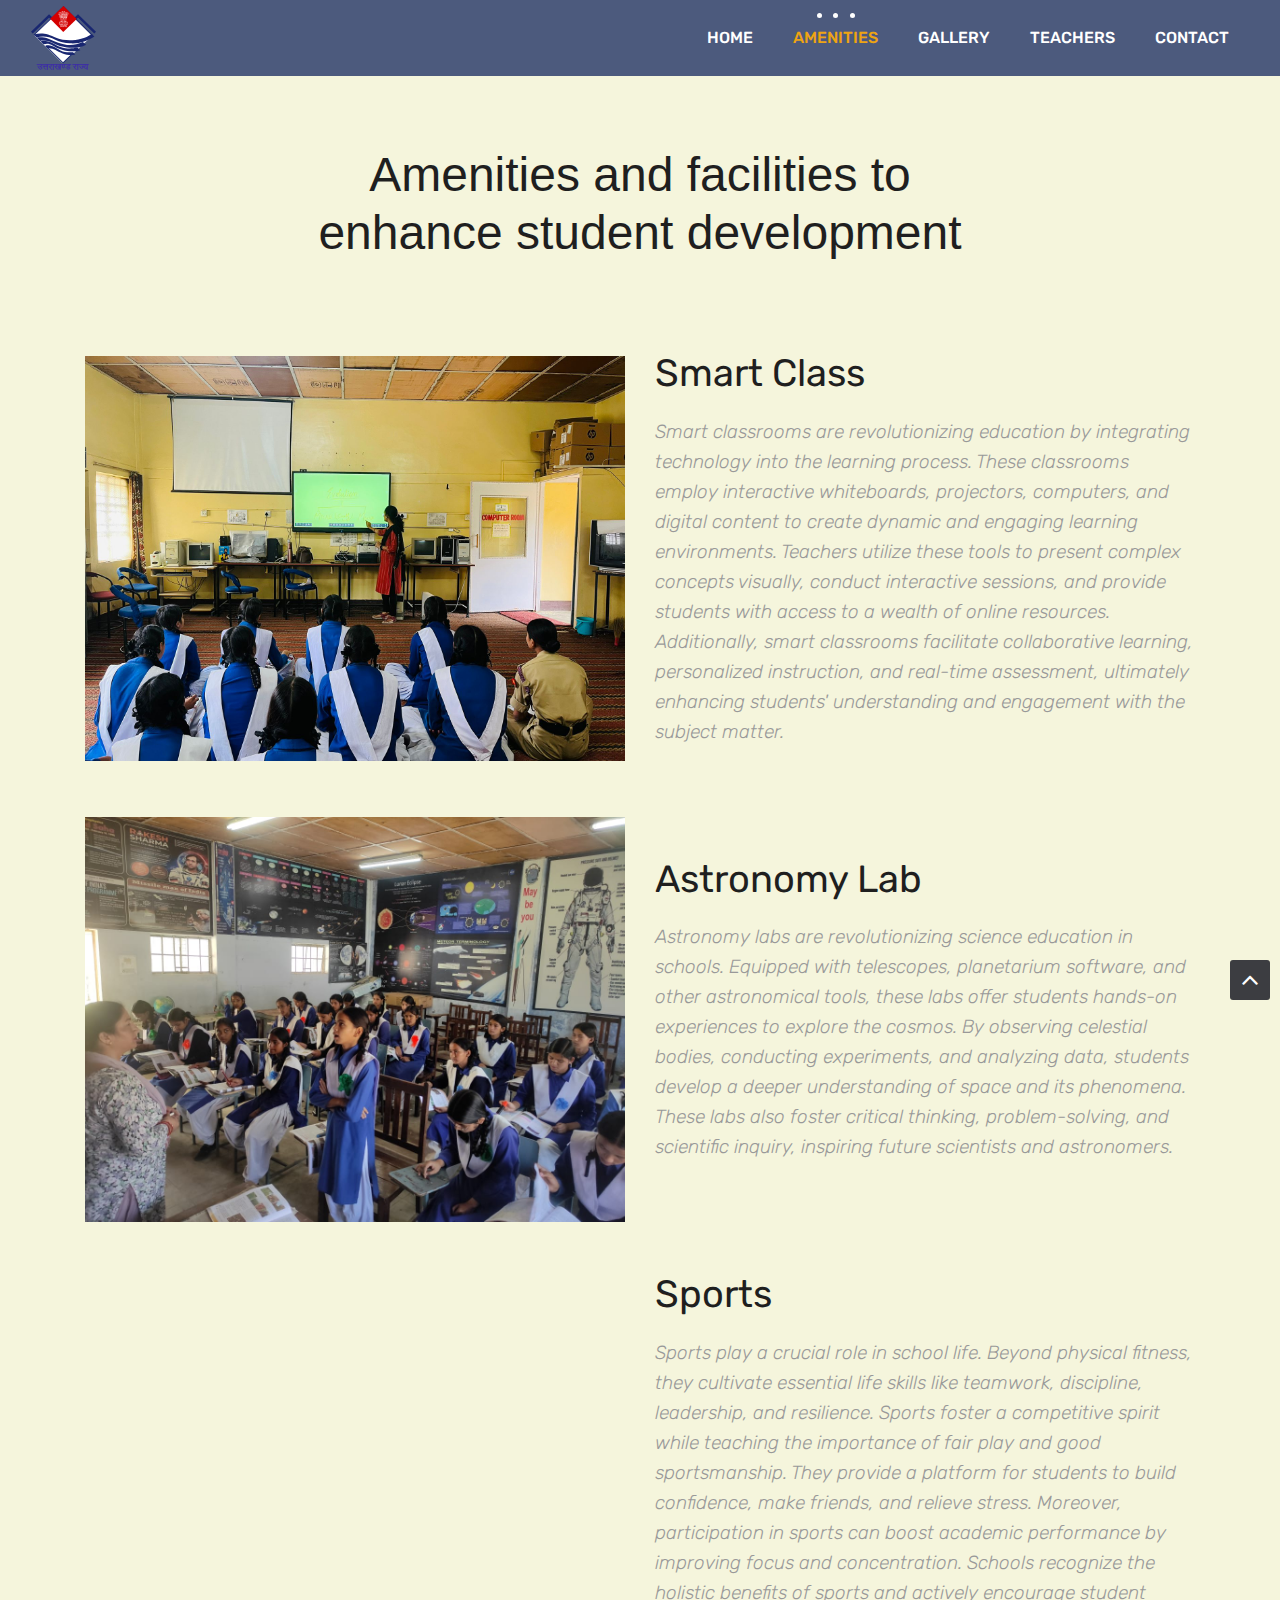
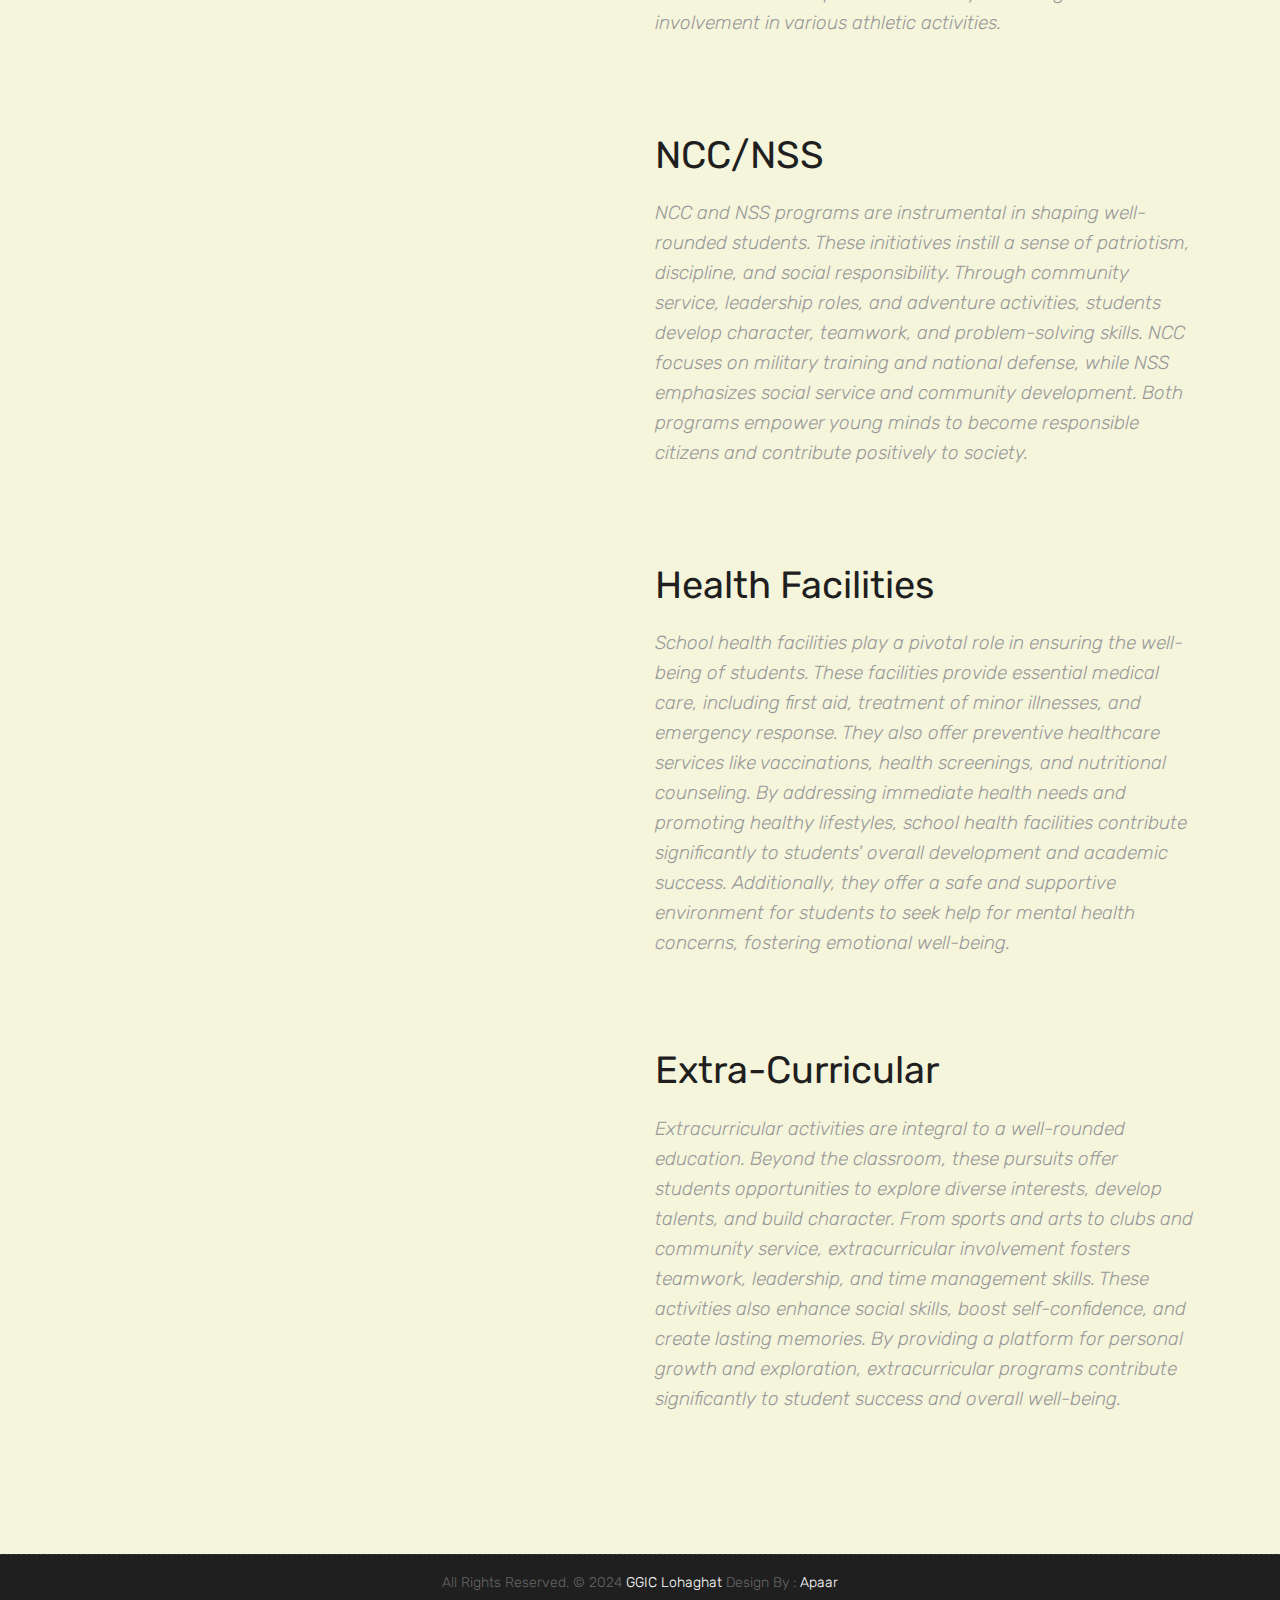
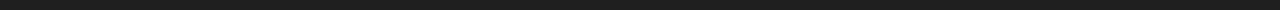
==== commit d18db55b: "left indent about.html" ====
--- a/about.html
+++ b/about.html
@@ -188,18 +188,19 @@
             </div><!-- end title -->
         
             <div class="row align-items-center">
+				
+				<div class="col-xl-6 col-lg-6 col-md-12 col-sm-12">
+                    <div class="post-media wow fadeIn">
+                        <img src="images/smart_class.jpeg" alt="" class="img-fluid img-rounded">
+                    </div><!-- end media -->
+                </div><!-- end col -->
+
                 <div class="col-xl-6 col-lg-6 col-md-12 col-sm-12 ">
                     <div class="message-box">
                         <h2>Smart Class</h2>
                         <p class="lead"> Smart classrooms are revolutionizing education by integrating technology into the learning process. These classrooms employ interactive whiteboards, projectors, computers, and digital content to create dynamic and engaging learning environments. Teachers utilize these tools to present complex concepts visually, conduct interactive sessions, and provide students with access to a wealth of online resources. Additionally, smart classrooms facilitate collaborative learning, personalized instruction, and real-time assessment, ultimately enhancing students' understanding and engagement with the subject matter. </p>
                     </div><!-- end messagebox -->
                 </div><!-- end col -->
-				
-				<div class="col-xl-6 col-lg-6 col-md-12 col-sm-12">
-                    <div class="post-media wow fadeIn">
-                        <img src="images/smart_class.jpeg" alt="" class="img-fluid img-rounded">
-                    </div><!-- end media -->
-                </div><!-- end col -->
 			</div>
 			<div class="row align-items-center">
 				<div class="col-xl-6 col-lg-6 col-md-12 col-sm-12">
@@ -218,18 +219,18 @@
             </div><!-- end row -->
 
             <div class="row align-items-center">
+				<div class="col-xl-6 col-lg-6 col-md-12 col-sm-12">
+                    <div class="post-media wow fadeIn">
+                        <img src="images/sports.jpeg" alt="" class="img-fluid img-rounded">
+                    </div><!-- end media -->
+                </div><!-- end col -->
+
                 <div class="col-xl-6 col-lg-6 col-md-12 col-sm-12">
                     <div class="message-box">
                         <h2>Sports</h2>
                         <p class="lead"> Sports play a crucial role in school life. Beyond physical fitness, they cultivate essential life skills like teamwork, discipline, leadership, and resilience. Sports foster a competitive spirit while teaching the importance of fair play and good sportsmanship. They provide a platform for students to build confidence, make friends, and relieve stress. Moreover, participation in sports can boost academic performance by improving focus and concentration. Schools recognize the holistic benefits of sports and actively encourage student involvement in various athletic activities. </p>
                     </div><!-- end messagebox -->
                 </div><!-- end col -->
-				
-				<div class="col-xl-6 col-lg-6 col-md-12 col-sm-12">
-                    <div class="post-media wow fadeIn">
-                        <img src="images/sports.jpeg" alt="" class="img-fluid img-rounded">
-                    </div><!-- end media -->
-                </div><!-- end col -->
 			</div>
 			<div class="row align-items-center">
 				<div class="col-xl-6 col-lg-6 col-md-12 col-sm-12">
@@ -248,17 +249,17 @@
             </div><!-- end row -->
 
             <div class="row align-items-center">
+				<div class="col-xl-6 col-lg-6 col-md-12 col-sm-12">
+                    <div class="post-media wow fadeIn">
+                        <img src="images/health.jpeg" alt="" class="img-fluid img-rounded">
+                    </div><!-- end media -->
+                </div><!-- end col -->
+
                 <div class="col-xl-6 col-lg-6 col-md-12 col-sm-12">
                     <div class="message-box">
                         <h2>Health Facilities</h2>
                         <p class="lead"> School health facilities play a pivotal role in ensuring the well-being of students. These facilities provide essential medical care, including first aid, treatment of minor illnesses, and emergency response. They also offer preventive healthcare services like vaccinations, health screenings, and nutritional counseling. By addressing immediate health needs and promoting healthy lifestyles, school health facilities contribute significantly to students' overall development and academic success. Additionally, they offer a safe and supportive environment for students to seek help for mental health concerns, fostering emotional well-being.</p>
                     </div><!-- end messagebox -->
-                </div><!-- end col -->
-				
-				<div class="col-xl-6 col-lg-6 col-md-12 col-sm-12">
-                    <div class="post-media wow fadeIn">
-                        <img src="images/health.jpeg" alt="" class="img-fluid img-rounded">
-                    </div><!-- end media -->
                 </div><!-- end col -->
 			</div>
 			<div class="row align-items-center">
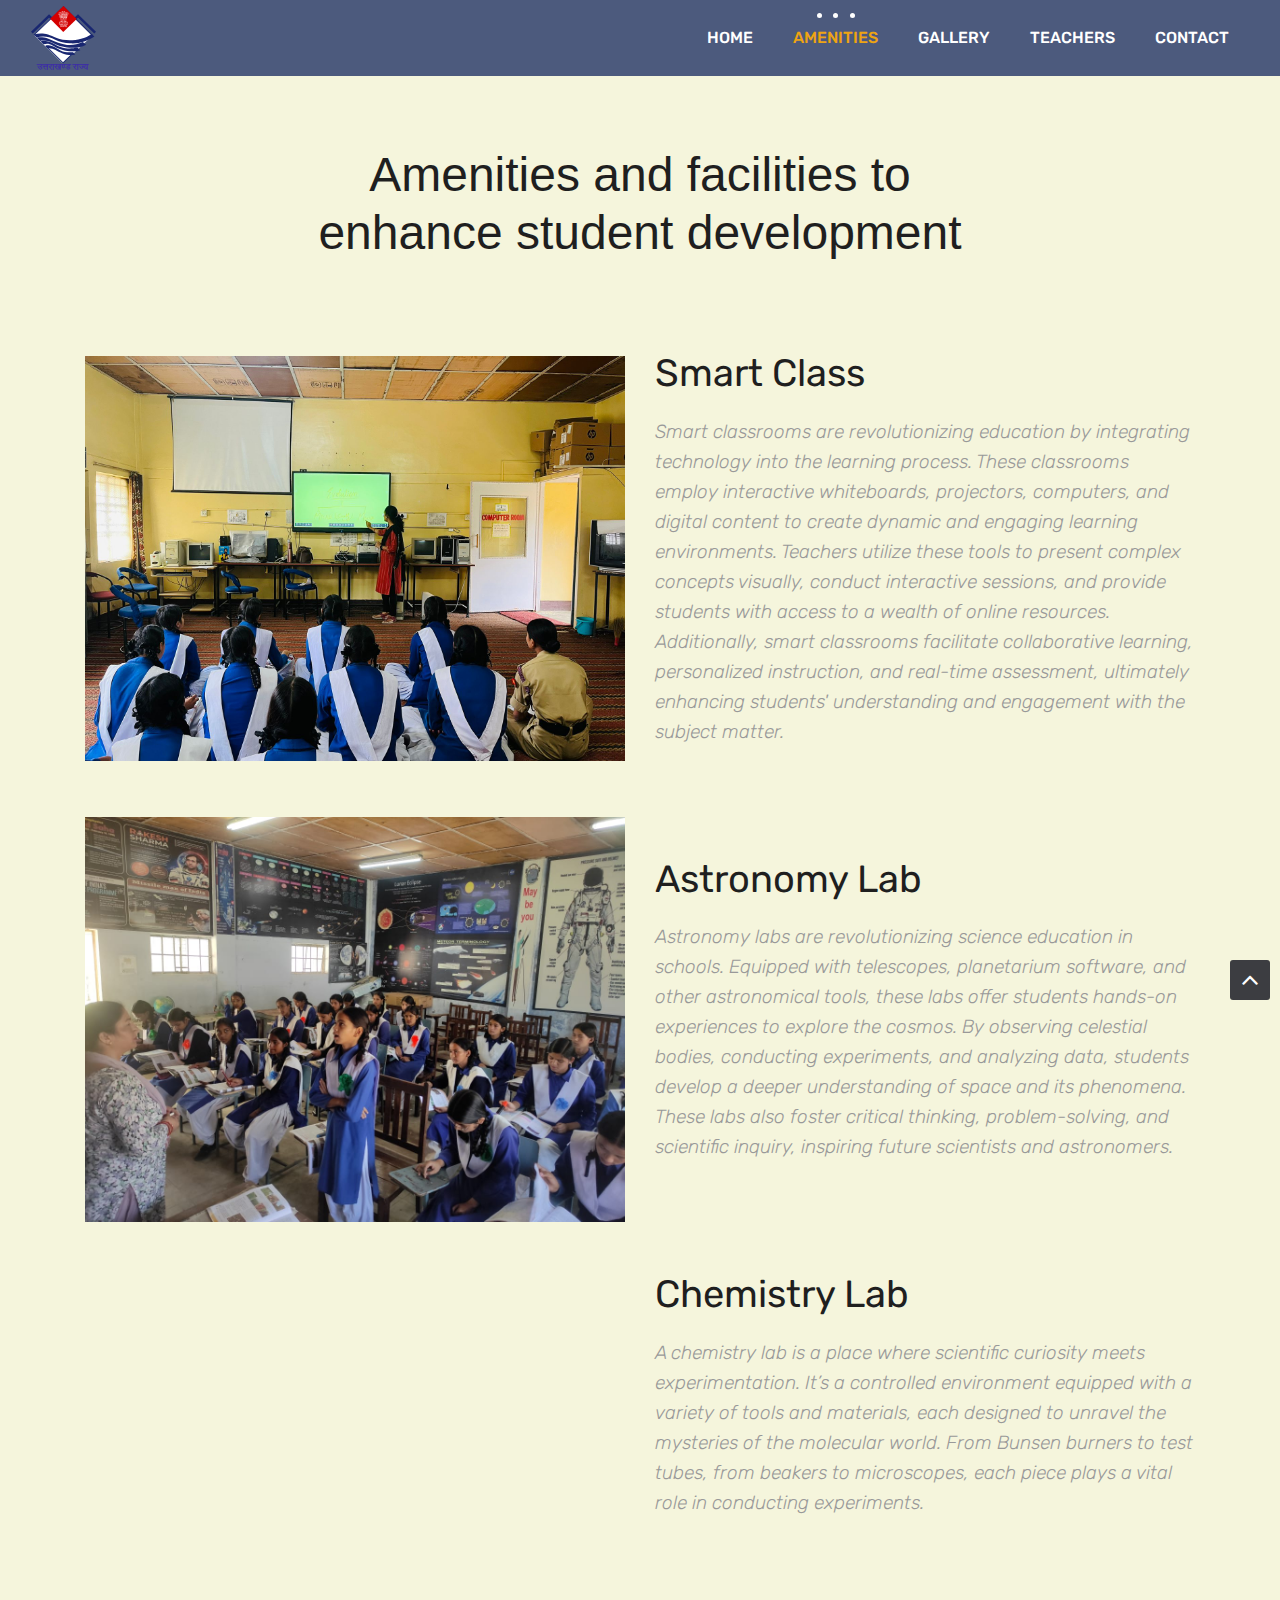
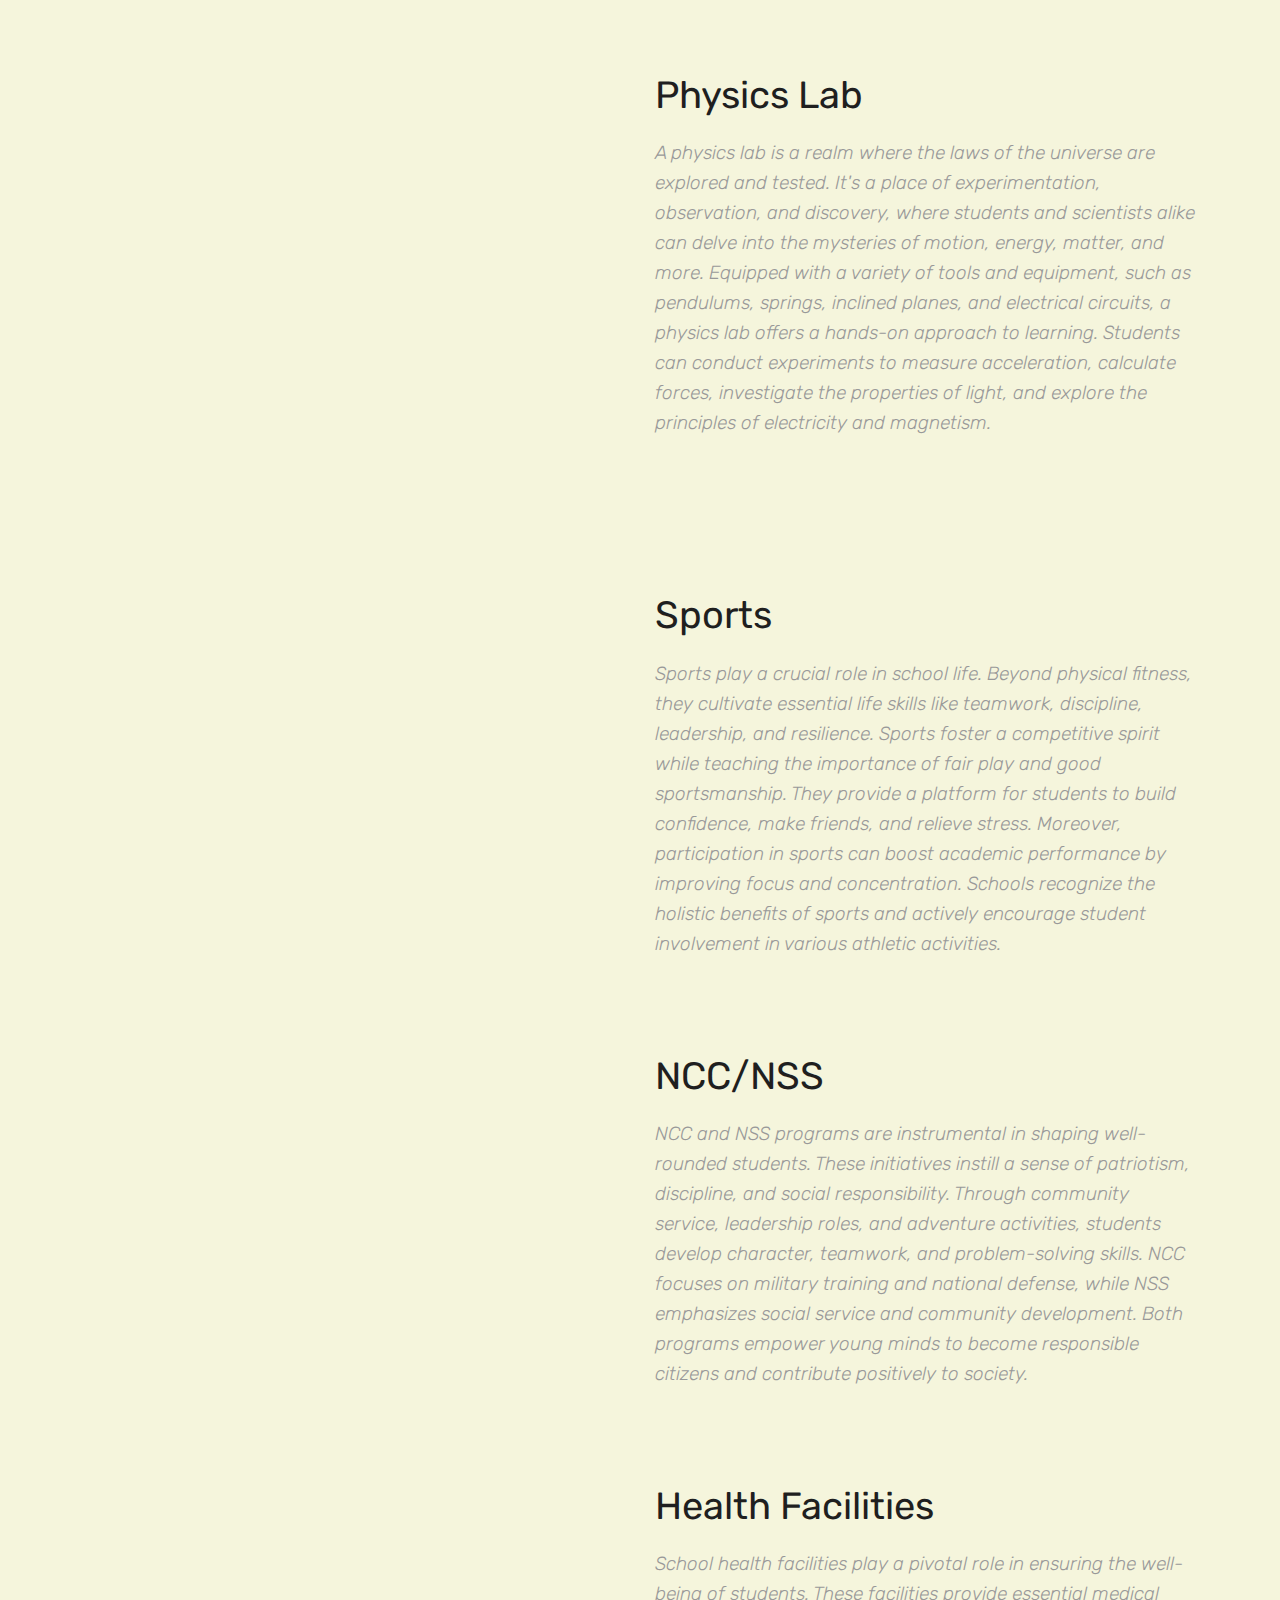
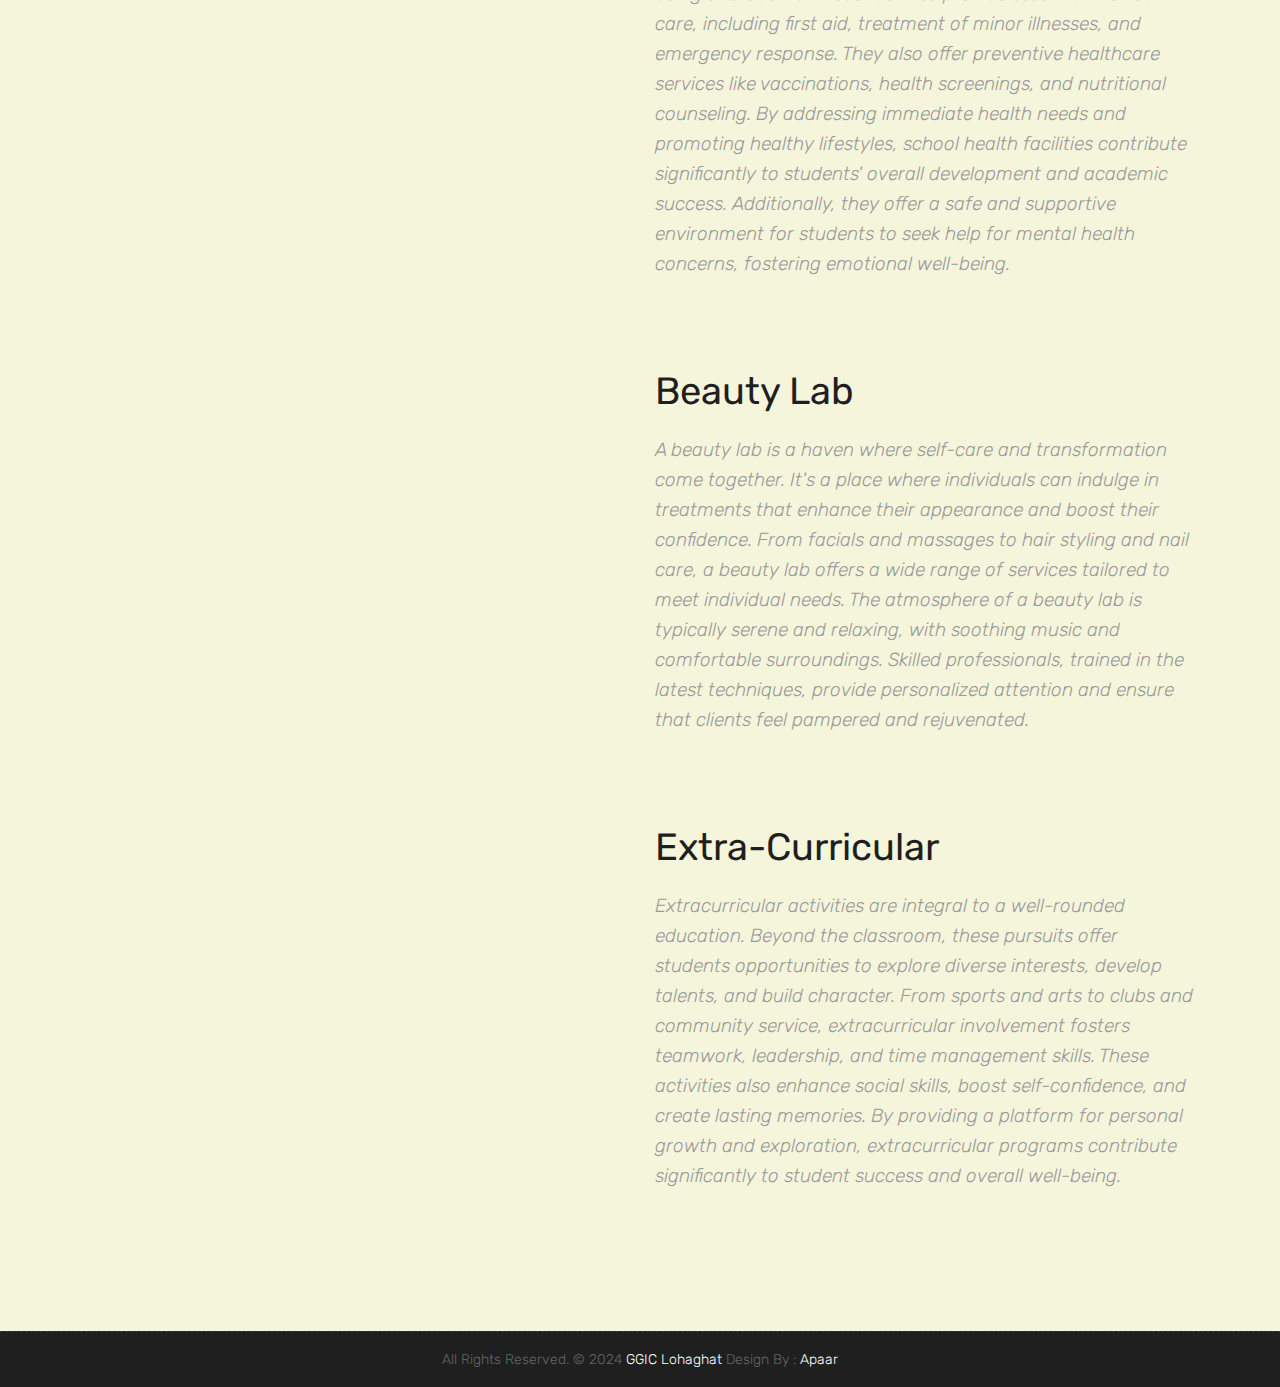
==== commit 1bfc0bb5: "add new images" ====
--- a/about.html
+++ b/about.html
@@ -218,6 +218,39 @@
 				
             </div><!-- end row -->
 
+			<div class="row align-items-center">
+				<div class="col-xl-6 col-lg-6 col-md-12 col-sm-12">
+                    <div class="post-media wow fadeIn">
+                        <img src="images/chemistry_lab.jpeg" alt="" class="img-fluid img-rounded">
+                    </div><!-- end media -->
+                </div><!-- end col -->
+				
+				<div class="col-xl-6 col-lg-6 col-md-12 col-sm-12">
+                    <div class="message-box">
+                        <h2>Chemistry Lab</h2>
+                        <p class="lead">A chemistry lab is a place where scientific curiosity meets experimentation. It’s a controlled environment equipped with a variety of tools and materials, each designed to unravel the mysteries of the molecular world. From Bunsen burners to test tubes, from beakers to microscopes, each piece plays a vital role in conducting experiments.</p>
+                    </div><!-- end messagebox -->
+                </div><!-- end col -->
+				
+            </div><!-- end row -->
+
+			<div class="row align-items-center">
+				<div class="col-xl-6 col-lg-6 col-md-12 col-sm-12">
+                    <div class="post-media wow fadeIn">
+                        <img src="images/physics_lab.jpg" alt="" class="img-fluid img-rounded">
+                    </div><!-- end media -->
+                </div><!-- end col -->
+				
+				<div class="col-xl-6 col-lg-6 col-md-12 col-sm-12">
+                    <div class="message-box">
+                        <h2>Physics Lab</h2>
+                        <p class="lead">A physics lab is a realm where the laws of the universe are explored and tested. It's a place of experimentation, observation, and discovery, where students and scientists alike can delve into the mysteries of motion, energy, matter, and more.
+							Equipped with a variety of tools and equipment, such as pendulums, springs, inclined planes, and electrical circuits, a physics lab offers a hands-on approach to learning. Students can conduct experiments to measure acceleration, calculate forces, investigate the properties of light, and explore the principles of electricity and magnetism.</p>
+                    </div><!-- end messagebox -->
+                </div><!-- end col -->
+				
+            </div><!-- end row -->
+
             <div class="row align-items-center">
 				<div class="col-xl-6 col-lg-6 col-md-12 col-sm-12">
                     <div class="post-media wow fadeIn">
@@ -262,6 +295,23 @@
                     </div><!-- end messagebox -->
                 </div><!-- end col -->
 			</div>
+
+			<div class="row align-items-center">
+				<div class="col-xl-6 col-lg-6 col-md-12 col-sm-12">
+                    <div class="post-media wow fadeIn">
+                        <img src="images/beautifulness_lab.jpeg" alt="" class="img-fluid img-rounded">
+                    </div><!-- end media -->
+                </div><!-- end col -->
+
+                <div class="col-xl-6 col-lg-6 col-md-12 col-sm-12">
+                    <div class="message-box">
+                        <h2>Beauty  Lab</h2>
+                        <p class="lead"> A beauty lab is a haven where self-care and transformation come together. It's a place where individuals can indulge in treatments that enhance their appearance and boost their confidence. From facials and massages to hair styling and nail care, a beauty lab offers a wide range of services tailored to meet individual needs.
+							The atmosphere of a beauty lab is typically serene and relaxing, with soothing music and comfortable surroundings. Skilled professionals, trained in the latest techniques, provide personalized attention and ensure that clients feel pampered and rejuvenated.</p>
+                    </div><!-- end messagebox -->
+                </div><!-- end col -->
+			</div>
+
 			<div class="row align-items-center">
 				<div class="col-xl-6 col-lg-6 col-md-12 col-sm-12">
                     <div class="post-media wow fadeIn">
